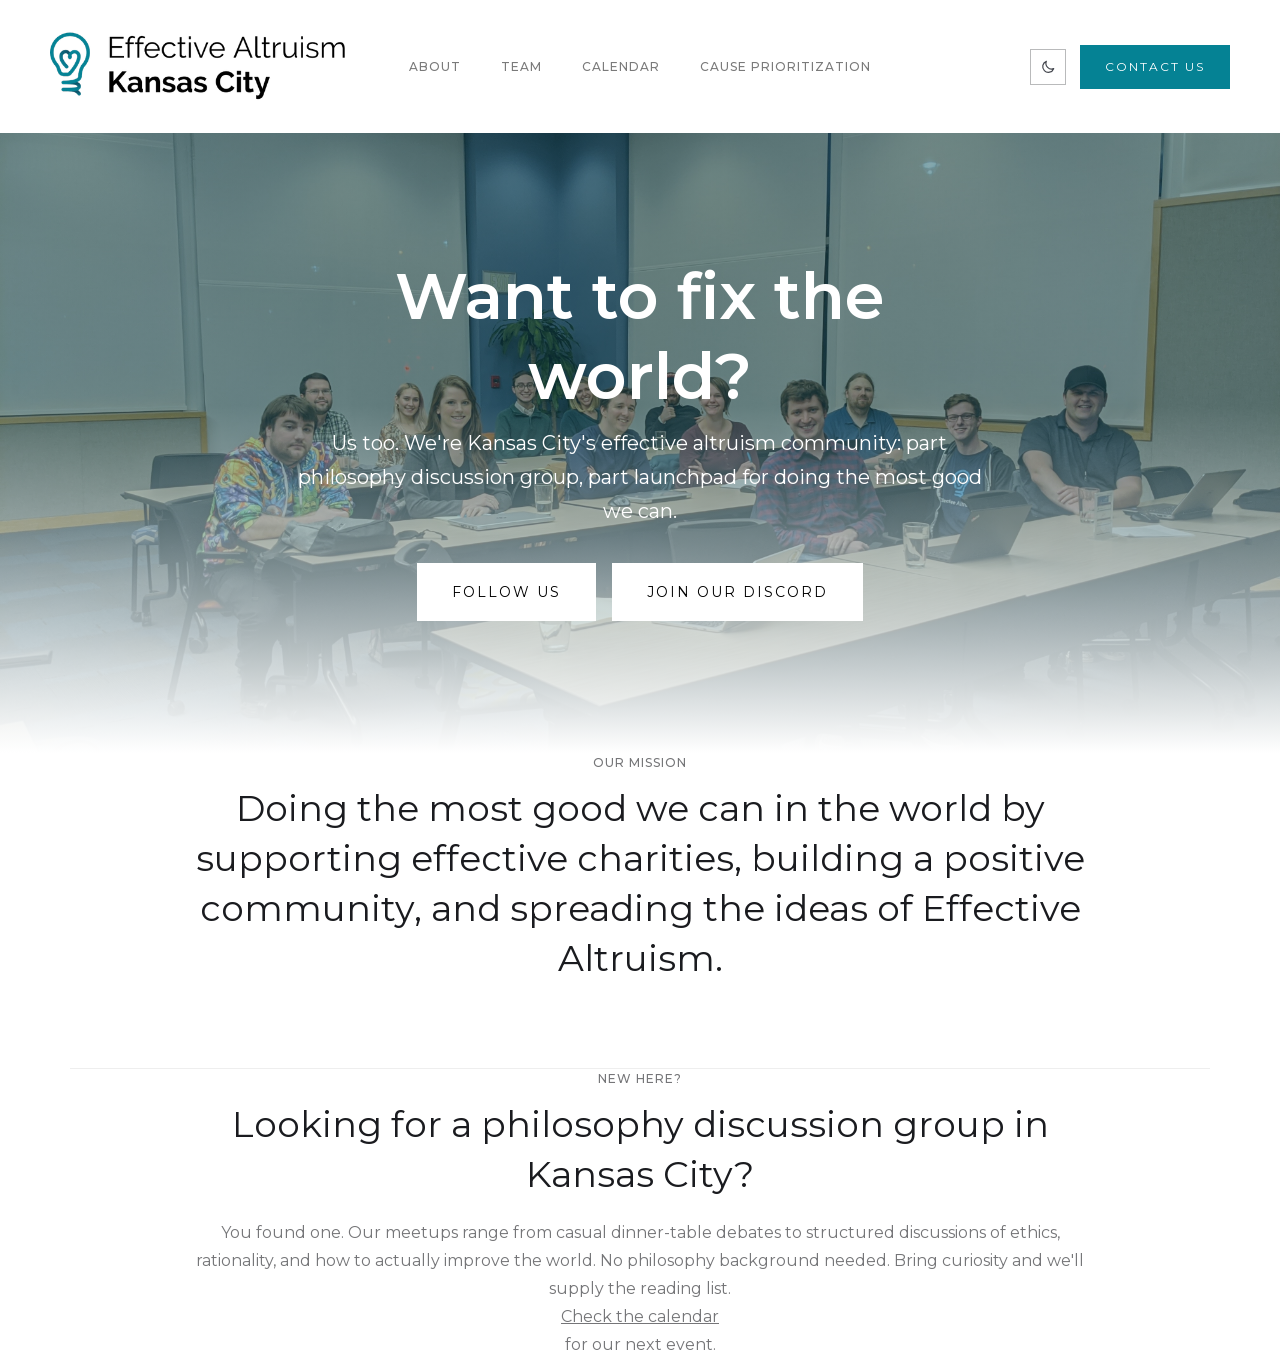
==== index.html @ 06daa041 "Fix the phone nav overlap and tighten mobile spacing" ====
<!DOCTYPE html>
<!--  This site was created in Webflow. http://www.webflow.com  -->
<!--  Last Published: Wed Jul 08 2020 00:49:56 GMT+0000 (Coordinated Universal Time)  -->
<html data-wf-page="5efc24c0192ece7bf5b086d4" data-wf-site="5efc24bf9747b84440709797">
<head>
  <meta charset="utf-8">
  <title>Effective Altruism Kansas City | Philosophy Discussion Group</title>
  <meta content="Effective Altruism Kansas City (EA KC) is a philosophy and ethics discussion group in the KC metro. Join us to talk big ideas and do the most good we can." name="description">
  <meta content="Effective Altruism Kansas City | Philosophy Discussion Group" property="og:title">
  <meta content="Effective Altruism Kansas City (EA KC) is a philosophy and ethics discussion group in the KC metro. Join us to talk big ideas and do the most good we can." property="og:description">
  <meta content="https://www.eakansascity.org/images/eakc_group.jpg" property="og:image">
  <meta content="Effective Altruism Kansas City | Philosophy Discussion Group" property="twitter:title">
  <meta content="Effective Altruism Kansas City (EA KC) is a philosophy and ethics discussion group in the KC metro. Join us to talk big ideas and do the most good we can." property="twitter:description">
  <meta content="https://www.eakansascity.org/images/eakc_group.jpg" property="twitter:image">
  <meta property="og:type" content="website">
  <meta content="summary_large_image" name="twitter:card">
  <meta content="width=device-width, initial-scale=1" name="viewport">
  <meta content="Webflow" name="generator">
  <link href="css/normalize.css" rel="stylesheet" type="text/css">
  <link href="css/webflow.css" rel="stylesheet" type="text/css">
  <link href="css/effective-altruism-kansas-city.webflow.css" rel="stylesheet" type="text/css">
  <link href="css/fonts.css" rel="stylesheet" type="text/css">
  <meta name="theme-color" id="meta-theme" content="#ffffff">
  <link href="css/theme.css?v=3" rel="stylesheet" type="text/css">
  <script type="text/javascript">(function(){var t=null;try{t=localStorage.getItem('eakc-theme')}catch(e){}if(t!=='dark'&&t!=='light')t=matchMedia('(prefers-color-scheme: dark)').matches?'dark':'light';document.documentElement.setAttribute('data-theme',t)})();</script>
  <script type="text/javascript">!function(o,c){var n=c.documentElement,t=" w-mod-";n.className+=t+"js",("ontouchstart"in o||o.DocumentTouch&&c instanceof DocumentTouch)&&(n.className+=t+"touch")}(window,document);</script>
  <link href="https://www.eakansascity.org/" rel="canonical">
  <meta content="https://www.eakansascity.org/" property="og:url">
  <meta content="Effective Altruism Kansas City" property="og:site_name">
  <script type="application/ld+json">
  {
    "@context": "https://schema.org",
    "@type": "Organization",
    "name": "Effective Altruism Kansas City",
    "alternateName": "EA KC",
    "url": "https://www.eakansascity.org/",
    "logo": "https://www.eakansascity.org/images/eakclogosmall.png",
    "image": "https://www.eakansascity.org/images/eakc_group.jpg",
    "email": "info@eakansascity.org",
    "description": "A philosophy and ethics discussion group in Kansas City focused on effective altruism: using evidence and careful reasoning to do the most good.",
    "areaServed": {
      "@type": "City",
      "name": "Kansas City",
      "containedInPlace": { "@type": "State", "name": "Missouri" }
    },
    "sameAs": [
      "https://luma.com/kansascityeffectivealtruism",
      "https://discord.gg/HRSdffJ"
    ]
  }
  </script>
  <link href="images/favicon.ico" rel="shortcut icon" type="image/x-icon">
  <link href="images/webclip.png" rel="apple-touch-icon">
</head>
<body>
  <div data-collapse="medium" data-animation="default" data-duration="400" role="banner" class="navigation w-nav">
    <div class="navigation-wrap"><a aria-current='page' class='logo-link w-nav-brand w--current' href='index.html'><img src="images/eakclogosmall.png" width="300" srcset="images/eakclogosmall-p-500.png 500w, images/eakclogosmall-p-800.png 800w, images/eakclogosmall-p-1080.png 1080w, images/eakclogosmall-p-1600.png 1600w, images/eakclogosmall.png 1843w" sizes="(max-width: 479px) 205px, (max-width: 991px) 240px, 300px" alt="Effective Altruism Kansas City logo" class="logo-image"></a>
      <div class="menu">
        <nav role="navigation" class="navigation-items w-nav-menu"><a href="about.html" class="navigation-item w-nav-link">About</a><a href="team.html" class="navigation-item w-nav-link">team</a><a href="calendar.html" class="navigation-item w-nav-link">Calendar</a><a href="cause-prioritization.html" class="navigation-item w-nav-link">Cause Prioritization</a></nav>
        <div class="menu-button w-nav-button"><img src="images/menu-icon_1menu-icon.png" width="22" alt="" class="menu-icon"></div>
      </div>
      <div class="nav-actions">
        <button class="theme-toggle" id="theme-toggle" aria-label="Toggle dark mode">
          <svg class="icon-moon" width="16" height="16" viewBox="0 0 24 24" fill="none" aria-hidden="true"><path d="M20.5 14.5A8.5 8.5 0 0 1 9.5 3.5a8.5 8.5 0 1 0 11 11Z" stroke="currentColor" stroke-width="1.8" stroke-linejoin="round"/></svg>
          <svg class="icon-sun" width="16" height="16" viewBox="0 0 24 24" fill="none" aria-hidden="true"><circle cx="12" cy="12" r="4.4" stroke="currentColor" stroke-width="1.8"/><path d="M12 2.5v2.4M12 19.1v2.4M2.5 12h2.4M19.1 12h2.4M5.3 5.3l1.7 1.7M17 17l1.7 1.7M18.7 5.3 17 7M7 17l-1.7 1.7" stroke="currentColor" stroke-width="1.8" stroke-linecap="round"/></svg>
        </button>
        <a href="mailto:info@eakansascity.org?subject=You&#x27;ve%20got%20mail!" class="button cc-contact-us w-inline-block">
          <div>Contact US</div>
        </a>
      </div>
    </div>
  </div>
  <div class="section cc-store-home-wrap">
    <div class="intro-header">
      <div class="gradient-bg">
        <div class="intro-content cc-homepage">
          <div class="intro-text">
            <h1 class="heading-jumbo">Want to fix the world?</h1>
            <div class="paragraph-bigger cc-bigger-white-light">Us too. We&#x27;re Kansas City&#x27;s effective altruism community: part philosophy discussion group, part launchpad for doing the most good we can.<br></div>
          </div>
          <div class="hero-buttons">
            <a href="https://luma.com/kansascityeffectivealtruism" target="_blank" class="button cc-jumbo-button cc-jumbo-white w-inline-block">
              <div>Follow us</div>
            </a>
            <a href="https://discord.gg/HRSdffJ" target="_blank" class="button cc-jumbo-button cc-jumbo-white w-inline-block">
              <div>Join our Discord</div>
            </a>
          </div>
        </div>
      </div>
    </div>
    <div id="homepage-content" class="container">
      <div class="motto-wrap">
        <div class="label cc-light">OUR MISSION</div>
        <div class="heading-jumbo-small">Doing the most good we can in the world by supporting effective charities, building a positive community, and spreading the ideas of Effective Altruism.<br></div>
      </div>
      <div class="divider"></div>
      <div class="motto-wrap">
        <div class="label cc-light">New here?</div>
        <h2 class="section-heading">Looking for a philosophy discussion group in Kansas City?</h2>
        <p class="paragraph-light" style="margin-top: 16px;">You found one. Our meetups range from casual dinner-table debates to structured discussions of ethics, rationality, and how to actually improve the world. No philosophy background needed. Bring curiosity and we&#x27;ll supply the reading list. <a href="calendar.html">Check the calendar</a> for our next event.</p>
      </div>
    </div>
  </div>
  <script src="js/jquery-3.4.1.min.js" type="text/javascript" integrity="sha256-CSXorXvZcTkaix6Yvo6HppcZGetbYMGWSFlBw8HfCJo="></script>
  <script src="js/webflow.js" type="text/javascript"></script>
  <script src="js/theme.js" type="text/javascript"></script>
</body>
</html>
---- css/webflow.css ----
@font-face {
  font-family: 'webflow-icons';
  src: url("[data-uri]") format('truetype');
  font-weight: normal;
  font-style: normal;
}
[class^="w-icon-"],
[class*=" w-icon-"] {
  /* use !important to prevent issues with browser extensions that change fonts */
  font-family: 'webflow-icons' !important;
  speak: none;
  font-style: normal;
  font-weight: normal;
  font-variant: normal;
  text-transform: none;
  line-height: 1;
  /* Better Font Rendering =========== */
  -webkit-font-smoothing: antialiased;
  -moz-osx-font-smoothing: grayscale;
}
.w-icon-slider-right:before {
  content: "\e600";
}
.w-icon-slider-left:before {
  content: "\e601";
}
.w-icon-nav-menu:before {
  content: "\e602";
}
.w-icon-arrow-down:before,
.w-icon-dropdown-toggle:before {
  content: "\e603";
}
.w-icon-file-upload-remove:before {
  content: "\e900";
}
.w-icon-file-upload-icon:before {
  content: "\e903";
}
* {
  -webkit-box-sizing: border-box;
  -moz-box-sizing: border-box;
  box-sizing: border-box;
}
html {
  height: 100%;
}
body {
  margin: 0;
  min-height: 100%;
  background-color: #fff;
  font-family: Arial, sans-serif;
  font-size: 14px;
  line-height: 20px;
  color: #333;
}
img {
  max-width: 100%;
  vertical-align: middle;
  display: inline-block;
}
html.w-mod-touch * {
  background-attachment: scroll !important;
}
.w-block {
  display: block;
}
.w-inline-block {
  max-width: 100%;
  display: inline-block;
}
.w-clearfix:before,
.w-clearfix:after {
  content: " ";
  display: table;
  grid-column-start: 1;
  grid-row-start: 1;
  grid-column-end: 2;
  grid-row-end: 2;
}
.w-clearfix:after {
  clear: both;
}
.w-hidden {
  display: none;
}
.w-button {
  display: inline-block;
  padding: 9px 15px;
  background-color: #3898EC;
  color: white;
  border: 0;
  line-height: inherit;
  text-decoration: none;
  cursor: pointer;
  border-radius: 0;
}
input.w-button {
  -webkit-appearance: button;
}
html[data-w-dynpage] [data-w-cloak] {
  color: transparent !important;
}
.w-webflow-badge,
.w-webflow-badge * {
  position: static;
  left: auto;
  top: auto;
  right: auto;
  bottom: auto;
  z-index: auto;
  display: block;
  visibility: visible;
  overflow: visible;
  overflow-x: visible;
  overflow-y: visible;
  box-sizing: border-box;
  width: auto;
  height: auto;
  max-height: none;
  max-width: none;
  min-height: 0;
  min-width: 0;
  margin: 0;
  padding: 0;
  float: none;
  clear: none;
  border: 0 none transparent;
  border-radius: 0;
  background: none;
  background-image: none;
  background-position: 0% 0%;
  background-size: auto auto;
  background-repeat: repeat;
  background-origin: padding-box;
  background-clip: border-box;
  background-attachment: scroll;
  background-color: transparent;
  box-shadow: none;
  opacity: 1.0;
  transform: none;
  transition: none;
  direction: ltr;
  font-family: inherit;
  font-weight: inherit;
  color: inherit;
  font-size: inherit;
  line-height: inherit;
  font-style: inherit;
  font-variant: inherit;
  text-align: inherit;
  letter-spacing: inherit;
  text-decoration: inherit;
  text-indent: 0;
  text-transform: inherit;
  list-style-type: disc;
  text-shadow: none;
  font-smoothing: auto;
  vertical-align: baseline;
  cursor: inherit;
  white-space: inherit;
  word-break: normal;
  word-spacing: normal;
  word-wrap: normal;
}
.w-webflow-badge {
  position: fixed !important;
  display: inline-block !important;
  visibility: visible !important;
  opacity: 1 !important;
  z-index: 2147483647 !important;
  top: auto !important;
  right: 12px !important;
  bottom: 12px !important;
  left: auto !important;
  color: #AAADB0 !important;
  background-color: #fff !important;
  border-radius: 3px !important;
  padding: 6px 8px 6px 6px !important;
  font-size: 12px !important;
  opacity: 1.0 !important;
  line-height: 14px !important;
  text-decoration: none !important;
  transform: none !important;
  margin: 0 !important;
  width: auto !important;
  height: auto !important;
  overflow: visible !important;
  white-space: nowrap;
  box-shadow: 0 0 0 1px rgba(0, 0, 0, 0.1), 0px 1px 3px rgba(0, 0, 0, 0.1);
  cursor: pointer;
}
.w-webflow-badge > img {
  display: inline-block !important;
  visibility: visible !important;
  opacity: 1 !important;
  vertical-align: middle !important;
}
h1,
h2,
h3,
h4,
h5,
h6 {
  font-weight: bold;
  margin-bottom: 10px;
}
h1 {
  font-size: 38px;
  line-height: 44px;
  margin-top: 20px;
}
h2 {
  font-size: 32px;
  line-height: 36px;
  margin-top: 20px;
}
h3 {
  font-size: 24px;
  line-height: 30px;
  margin-top: 20px;
}
h4 {
  font-size: 18px;
  line-height: 24px;
  margin-top: 10px;
}
h5 {
  font-size: 14px;
  line-height: 20px;
  margin-top: 10px;
}
h6 {
  font-size: 12px;
  line-height: 18px;
  margin-top: 10px;
}
p {
  margin-top: 0;
  margin-bottom: 10px;
}
blockquote {
  margin: 0 0 10px 0;
  padding: 10px 20px;
  border-left: 5px solid #E2E2E2;
  font-size: 18px;
  line-height: 22px;
}
figure {
  margin: 0;
  margin-bottom: 10px;
}
figcaption {
  margin-top: 5px;
  text-align: center;
}
ul,
ol {
  margin-top: 0px;
  margin-bottom: 10px;
  padding-left: 40px;
}
.w-list-unstyled {
  padding-left: 0;
  list-style: none;
}
.w-embed:before,
.w-embed:after {
  content: " ";
  display: table;
  grid-column-start: 1;
  grid-row-start: 1;
  grid-column-end: 2;
  grid-row-end: 2;
}
.w-embed:after {
  clear: both;
}
.w-video {
  width: 100%;
  position: relative;
  padding: 0;
}
.w-video iframe,
.w-video object,
.w-video embed {
  position: absolute;
  top: 0;
  left: 0;
  width: 100%;
  height: 100%;
}
fieldset {
  padding: 0;
  margin: 0;
  border: 0;
}
button,
html input[type="button"],
input[type="reset"] {
  border: 0;
  cursor: pointer;
  -webkit-appearance: button;
}
.w-form {
  margin: 0 0 15px;
}
.w-form-done {
  display: none;
  padding: 20px;
  text-align: center;
  background-color: #dddddd;
}
.w-form-fail {
  display: none;
  margin-top: 10px;
  padding: 10px;
  background-color: #ffdede;
}
label {
  display: block;
  margin-bottom: 5px;
  font-weight: bold;
}
.w-input,
.w-select {
  display: block;
  width: 100%;
  height: 38px;
  padding: 8px 12px;
  margin-bottom: 10px;
  font-size: 14px;
  line-height: 1.428571429;
  color: #333333;
  vertical-align: middle;
  background-color: #ffffff;
  border: 1px solid #cccccc;
}
.w-input:-moz-placeholder,
.w-select:-moz-placeholder {
  color: #999;
}
.w-input::-moz-placeholder,
.w-select::-moz-placeholder {
  color: #999;
  opacity: 1;
}
.w-input:-ms-input-placeholder,
.w-select:-ms-input-placeholder {
  color: #999;
}
.w-input::-webkit-input-placeholder,
.w-select::-webkit-input-placeholder {
  color: #999;
}
.w-input:focus,
.w-select:focus {
  border-color: #3898EC;
  outline: 0;
}
.w-input[disabled],
.w-select[disabled],
.w-input[readonly],
.w-select[readonly],
fieldset[disabled] .w-input,
fieldset[disabled] .w-select {
  cursor: not-allowed;
  background-color: #eeeeee;
}
textarea.w-input,
textarea.w-select {
  height: auto;
}
.w-select {
  background-color: #f3f3f3;
}
.w-select[multiple] {
  height: auto;
}
.w-form-label {
  display: inline-block;
  cursor: pointer;
  font-weight: normal;
  margin-bottom: 0px;
}
.w-radio {
  display: block;
  margin-bottom: 5px;
  padding-left: 20px;
}
.w-radio:before,
.w-radio:after {
  content: " ";
  display: table;
  grid-column-start: 1;
  grid-row-start: 1;
  grid-column-end: 2;
  grid-row-end: 2;
}
.w-radio:after {
  clear: both;
}
.w-radio-input {
  margin: 4px 0 0;
  margin-top: 1px \9;
  line-height: normal;
  float: left;
  margin-left: -20px;
}
.w-radio-input {
  margin-top: 3px;
}
.w-file-upload {
  display: block;
  margin-bottom: 10px;
}
.w-file-upload-input {
  width: 0.1px;
  height: 0.1px;
  opacity: 0;
  overflow: hidden;
  position: absolute;
  z-index: -100;
}
.w-file-upload-default,
.w-file-upload-uploading,
.w-file-upload-success {
  display: inline-block;
  color: #333333;
}
.w-file-upload-error {
  display: block;
  margin-top: 10px;
}
.w-file-upload-default.w-hidden,
.w-file-upload-uploading.w-hidden,
.w-file-upload-error.w-hidden,
.w-file-upload-success.w-hidden {
  display: none;
}
.w-file-upload-uploading-btn {
  display: flex;
  font-size: 14px;
  font-weight: normal;
  cursor: pointer;
  margin: 0;
  padding: 8px 12px;
  border: 1px solid #cccccc;
  background-color: #fafafa;
}
.w-file-upload-file {
  display: flex;
  flex-grow: 1;
  justify-content: space-between;
  margin: 0;
  padding: 8px 9px 8px 11px;
  border: 1px solid #cccccc;
  background-color: #fafafa;
}
.w-file-upload-file-name {
  font-size: 14px;
  font-weight: normal;
  display: block;
}
.w-file-remove-link {
  margin-top: 3px;
  margin-left: 10px;
  width: auto;
  height: auto;
  padding: 3px;
  display: block;
  cursor: pointer;
}
.w-icon-file-upload-remove {
  margin: auto;
  font-size: 10px;
}
.w-file-upload-error-msg {
  display: inline-block;
  color: #ea384c;
  padding: 2px 0;
}
.w-file-upload-info {
  display: inline-block;
  line-height: 38px;
  padding: 0 12px;
}
.w-file-upload-label {
  display: inline-block;
  font-size: 14px;
  font-weight: normal;
  cursor: pointer;
  margin: 0;
  padding: 8px 12px;
  border: 1px solid #cccccc;
  background-color: #fafafa;
}
.w-icon-file-upload-icon,
.w-icon-file-upload-uploading {
  display: inline-block;
  margin-right: 8px;
  width: 20px;
}
.w-icon-file-upload-uploading {
  height: 20px;
}
.w-container {
  margin-left: auto;
  margin-right: auto;
  max-width: 940px;
}
.w-container:before,
.w-container:after {
  content: " ";
  display: table;
  grid-column-start: 1;
  grid-row-start: 1;
  grid-column-end: 2;
  grid-row-end: 2;
}
.w-container:after {
  clear: both;
}
.w-container .w-row {
  margin-left: -10px;
  margin-right: -10px;
}
.w-row:before,
.w-row:after {
  content: " ";
  display: table;
  grid-column-start: 1;
  grid-row-start: 1;
  grid-column-end: 2;
  grid-row-end: 2;
}
.w-row:after {
  clear: both;
}
.w-row .w-row {
  margin-left: 0;
  margin-right: 0;
}
.w-col {
  position: relative;
  float: left;
  width: 100%;
  min-height: 1px;
  padding-left: 10px;
  padding-right: 10px;
}
.w-col .w-col {
  padding-left: 0;
  padding-right: 0;
}
.w-col-1 {
  width: 8.33333333%;
}
.w-col-2 {
  width: 16.66666667%;
}
.w-col-3 {
  width: 25%;
}
.w-col-4 {
  width: 33.33333333%;
}
.w-col-5 {
  width: 41.66666667%;
}
.w-col-6 {
  width: 50%;
}
.w-col-7 {
  width: 58.33333333%;
}
.w-col-8 {
  width: 66.66666667%;
}
.w-col-9 {
  width: 75%;
}
.w-col-10 {
  width: 83.33333333%;
}
.w-col-11 {
  width: 91.66666667%;
}
.w-col-12 {
  width: 100%;
}
.w-hidden-main {
  display: none !important;
}
@media screen and (max-width: 991px) {
  .w-container {
    max-width: 728px;
  }
  .w-hidden-main {
    display: inherit !important;
  }
  .w-hidden-medium {
    display: none !important;
  }
  .w-col-medium-1 {
    width: 8.33333333%;
  }
  .w-col-medium-2 {
    width: 16.66666667%;
  }
  .w-col-medium-3 {
    width: 25%;
  }
  .w-col-medium-4 {
    width: 33.33333333%;
  }
  .w-col-medium-5 {
    width: 41.66666667%;
  }
  .w-col-medium-6 {
    width: 50%;
  }
  .w-col-medium-7 {
    width: 58.33333333%;
  }
  .w-col-medium-8 {
    width: 66.66666667%;
  }
  .w-col-medium-9 {
    width: 75%;
  }
  .w-col-medium-10 {
    width: 83.33333333%;
  }
  .w-col-medium-11 {
    width: 91.66666667%;
  }
  .w-col-medium-12 {
    width: 100%;
  }
  .w-col-stack {
    width: 100%;
    left: auto;
    right: auto;
  }
}
@media screen and (max-width: 767px) {
  .w-hidden-main {
    display: inherit !important;
  }
  .w-hidden-medium {
    display: inherit !important;
  }
  .w-hidden-small {
    display: none !important;
  }
  .w-row,
  .w-container .w-row {
    margin-left: 0;
    margin-right: 0;
  }
  .w-col {
    width: 100%;
    left: auto;
    right: auto;
  }
  .w-col-small-1 {
    width: 8.33333333%;
  }
  .w-col-small-2 {
    width: 16.66666667%;
  }
  .w-col-small-3 {
    width: 25%;
  }
  .w-col-small-4 {
    width: 33.33333333%;
  }
  .w-col-small-5 {
    width: 41.66666667%;
  }
  .w-col-small-6 {
    width: 50%;
  }
  .w-col-small-7 {
    width: 58.33333333%;
  }
  .w-col-small-8 {
    width: 66.66666667%;
  }
  .w-col-small-9 {
    width: 75%;
  }
  .w-col-small-10 {
    width: 83.33333333%;
  }
  .w-col-small-11 {
    width: 91.66666667%;
  }
  .w-col-small-12 {
    width: 100%;
  }
}
@media screen and (max-width: 479px) {
  .w-container {
    max-width: none;
  }
  .w-hidden-main {
    display: inherit !important;
  }
  .w-hidden-medium {
    display: inherit !important;
  }
  .w-hidden-small {
    display: inherit !important;
  }
  .w-hidden-tiny {
    display: none !important;
  }
  .w-col {
    width: 100%;
  }
  .w-col-tiny-1 {
    width: 8.33333333%;
  }
  .w-col-tiny-2 {
    width: 16.66666667%;
  }
  .w-col-tiny-3 {
    width: 25%;
  }
  .w-col-tiny-4 {
    width: 33.33333333%;
  }
  .w-col-tiny-5 {
    width: 41.66666667%;
  }
  .w-col-tiny-6 {
    width: 50%;
  }
  .w-col-tiny-7 {
    width: 58.33333333%;
  }
  .w-col-tiny-8 {
    width: 66.66666667%;
  }
  .w-col-tiny-9 {
    width: 75%;
  }
  .w-col-tiny-10 {
    width: 83.33333333%;
  }
  .w-col-tiny-11 {
    width: 91.66666667%;
  }
  .w-col-tiny-12 {
    width: 100%;
  }
}
.w-widget {
  position: relative;
}
.w-widget-map {
  width: 100%;
  height: 400px;
}
.w-widget-map label {
  width: auto;
  display: inline;
}
.w-widget-map img {
  max-width: inherit;
}
.w-widget-map .gm-style-iw {
  text-align: center;
}
.w-widget-map .gm-style-iw > button {
  display: none !important;
}
.w-widget-twitter {
  overflow: hidden;
}
.w-widget-twitter-count-shim {
  display: inline-block;
  vertical-align: top;
  position: relative;
  width: 28px;
  height: 20px;
  text-align: center;
  background: white;
  border: #758696 solid 1px;
  border-radius: 3px;
}
.w-widget-twitter-count-shim * {
  pointer-events: none;
  -webkit-user-select: none;
  -moz-user-select: none;
  -ms-user-select: none;
  user-select: none;
}
.w-widget-twitter-count-shim .w-widget-twitter-count-inner {
  position: relative;
  font-size: 15px;
  line-height: 12px;
  text-align: center;
  color: #999;
  font-family: serif;
}
.w-widget-twitter-count-shim .w-widget-twitter-count-clear {
  position: relative;
  display: block;
}
.w-widget-twitter-count-shim.w--large {
  width: 36px;
  height: 28px;
}
.w-widget-twitter-count-shim.w--large .w-widget-twitter-count-inner {
  font-size: 18px;
  line-height: 18px;
}
.w-widget-twitter-count-shim:not(.w--vertical) {
  margin-left: 5px;
  margin-right: 8px;
}
.w-widget-twitter-count-shim:not(.w--vertical).w--large {
  margin-left: 6px;
}
.w-widget-twitter-count-shim:not(.w--vertical):before,
.w-widget-twitter-count-shim:not(.w--vertical):after {
  top: 50%;
  left: 0;
  border: solid transparent;
  content: " ";
  height: 0;
  width: 0;
  position: absolute;
  pointer-events: none;
}
.w-widget-twitter-count-shim:not(.w--vertical):before {
  border-color: rgba(117, 134, 150, 0);
  border-right-color: #5d6c7b;
  border-width: 4px;
  margin-left: -9px;
  margin-top: -4px;
}
.w-widget-twitter-count-shim:not(.w--vertical).w--large:before {
  border-width: 5px;
  margin-left: -10px;
  margin-top: -5px;
}
.w-widget-twitter-count-shim:not(.w--vertical):after {
  border-color: rgba(255, 255, 255, 0);
  border-right-color: white;
  border-width: 4px;
  margin-left: -8px;
  margin-top: -4px;
}
.w-widget-twitter-count-shim:not(.w--vertical).w--large:after {
  border-width: 5px;
  margin-left: -9px;
  margin-top: -5px;
}
.w-widget-twitter-count-shim.w--vertical {
  width: 61px;
  height: 33px;
  margin-bottom: 8px;
}
.w-widget-twitter-count-shim.w--vertical:before,
.w-widget-twitter-count-shim.w--vertical:after {
  top: 100%;
  left: 50%;
  border: solid transparent;
  content: " ";
  height: 0;
  width: 0;
  position: absolute;
  pointer-events: none;
}
.w-widget-twitter-count-shim.w--vertical:before {
  border-color: rgba(117, 134, 150, 0);
  border-top-color: #5d6c7b;
  border-width: 5px;
  margin-left: -5px;
}
.w-widget-twitter-count-shim.w--vertical:after {
  border-color: rgba(255, 255, 255, 0);
  border-top-color: white;
  border-width: 4px;
  margin-left: -4px;
}
.w-widget-twitter-count-shim.w--vertical .w-widget-twitter-count-inner {
  font-size: 18px;
  line-height: 22px;
}
.w-widget-twitter-count-shim.w--vertical.w--large {
  width: 76px;
}
.w-widget-gplus {
  overflow: hidden;
}
.w-background-video {
  position: relative;
  overflow: hidden;
  height: 500px;
  color: white;
}
.w-background-video > video {
  background-size: cover;
  background-position: 50% 50%;
  position: absolute;
  margin: auto;
  width: 100%;
  height: 100%;
  right: -100%;
  bottom: -100%;
  top: -100%;
  left: -100%;
  object-fit: cover;
  z-index: -100;
}
.w-background-video > video::-webkit-media-controls-start-playback-button {
  display: none !important;
  -webkit-appearance: none;
}
.w-slider {
  position: relative;
  height: 300px;
  text-align: center;
  background: #dddddd;
  clear: both;
  -webkit-tap-highlight-color: rgba(0, 0, 0, 0);
  tap-highlight-color: rgba(0, 0, 0, 0);
}
.w-slider-mask {
  position: relative;
  display: block;
  overflow: hidden;
  z-index: 1;
  left: 0;
  right: 0;
  height: 100%;
  white-space: nowrap;
}
.w-slide {
  position: relative;
  display: inline-block;
  vertical-align: top;
  width: 100%;
  height: 100%;
  white-space: normal;
  text-align: left;
}
.w-slider-nav {
  position: absolute;
  z-index: 2;
  top: auto;
  right: 0;
  bottom: 0;
  left: 0;
  margin: auto;
  padding-top: 10px;
  height: 40px;
  text-align: center;
  -webkit-tap-highlight-color: rgba(0, 0, 0, 0);
  tap-highlight-color: rgba(0, 0, 0, 0);
}
.w-slider-nav.w-round > div {
  border-radius: 100%;
}
.w-slider-nav.w-num > div {
  width: auto;
  height: auto;
  padding: 0.2em 0.5em;
  font-size: inherit;
  line-height: inherit;
}
.w-slider-nav.w-shadow > div {
  box-shadow: 0 0 3px rgba(51, 51, 51, 0.4);
}
.w-slider-nav-invert {
  color: #fff;
}
.w-slider-nav-invert > div {
  background-color: rgba(34, 34, 34, 0.4);
}
.w-slider-nav-invert > div.w-active {
  background-color: #222;
}
.w-slider-dot {
  position: relative;
  display: inline-block;
  width: 1em;
  height: 1em;
  background-color: rgba(255, 255, 255, 0.4);
  cursor: pointer;
  margin: 0 3px 0.5em;
  transition: background-color 100ms, color 100ms;
}
.w-slider-dot.w-active {
  background-color: #fff;
}
.w-slider-arrow-left,
.w-slider-arrow-right {
  position: absolute;
  width: 80px;
  top: 0;
  right: 0;
  bottom: 0;
  left: 0;
  margin: auto;
  cursor: pointer;
  overflow: hidden;
  color: white;
  font-size: 40px;
  -webkit-tap-highlight-color: rgba(0, 0, 0, 0);
  tap-highlight-color: rgba(0, 0, 0, 0);
  -webkit-user-select: none;
  -moz-user-select: none;
  -ms-user-select: none;
  user-select: none;
}
.w-slider-arrow-left [class^="w-icon-"],
.w-slider-arrow-right [class^="w-icon-"],
.w-slider-arrow-left [class*=" w-icon-"],
.w-slider-arrow-right [class*=" w-icon-"] {
  position: absolute;
}
.w-slider-arrow-left {
  z-index: 3;
  right: auto;
}
.w-slider-arrow-right {
  z-index: 4;
  left: auto;
}
.w-icon-slider-left,
.w-icon-slider-right {
  top: 0;
  right: 0;
  bottom: 0;
  left: 0;
  margin: auto;
  width: 1em;
  height: 1em;
}
.w-dropdown {
  display: inline-block;
  position: relative;
  text-align: left;
  margin-left: auto;
  margin-right: auto;
  z-index: 900;
}
.w-dropdown-btn,
.w-dropdown-toggle,
.w-dropdown-link {
  position: relative;
  vertical-align: top;
  text-decoration: none;
  color: #222222;
  padding: 20px;
  text-align: left;
  margin-left: auto;
  margin-right: auto;
  white-space: nowrap;
}
.w-dropdown-toggle {
  -webkit-user-select: none;
  -moz-user-select: none;
  -ms-user-select: none;
  user-select: none;
  display: inline-block;
  cursor: pointer;
  padding-right: 40px;
}
.w-icon-dropdown-toggle {
  position: absolute;
  top: 0;
  right: 0;
  bottom: 0;
  margin: auto;
  margin-right: 20px;
  width: 1em;
  height: 1em;
}
.w-dropdown-list {
  position: absolute;
  background: #dddddd;
  display: none;
  min-width: 100%;
}
.w-dropdown-list.w--open {
  display: block;
}
.w-dropdown-link {
  padding: 10px 20px;
  display: block;
  color: #222222;
}
.w-dropdown-link.w--current {
  color: #0082f3;
}
@media screen and (max-width: 767px) {
  .w-nav-brand {
    padding-left: 10px;
  }
}
/**
 * ## Note
 * Safari (on both iOS and OS X) does not handle viewport units (vh, vw) well.
 * For example percentage units do not work on descendants of elements that
 * have any dimensions expressed in viewport units. It also doesn’t handle them at
 * all in `calc()`.
 */
/**
 * Wrapper around all lightbox elements
 *
 * 1. Since the lightbox can receive focus, IE also gives it an outline.
 * 2. Fixes flickering on Chrome when a transition is in progress
 *    underneath the lightbox.
 */
.w-lightbox-backdrop {
  color: #000;
  cursor: auto;
  font-family: serif;
  font-size: medium;
  font-style: normal;
  font-variant: normal;
  font-weight: normal;
  letter-spacing: normal;
  line-height: normal;
  list-style: disc;
  text-align: start;
  text-indent: 0;
  text-shadow: none;
  text-transform: none;
  visibility: visible;
  white-space: normal;
  word-break: normal;
  word-spacing: normal;
  word-wrap: normal;
  position: fixed;
  top: 0;
  right: 0;
  bottom: 0;
  left: 0;
  color: #fff;
  font-family: "Helvetica Neue", Helvetica, Ubuntu, "Segoe UI", Verdana, sans-serif;
  font-size: 17px;
  line-height: 1.2;
  font-weight: 300;
  text-align: center;
  background: rgba(0, 0, 0, 0.9);
  z-index: 2000;
  outline: 0;
  /* 1 */
  opacity: 0;
  -webkit-user-select: none;
  -moz-user-select: none;
  -ms-user-select: none;
  -webkit-tap-highlight-color: transparent;
  -webkit-transform: translate(0, 0);
  /* 2 */
}
/**
 * Neat trick to bind the rubberband effect to our canvas instead of the whole
 * document on iOS. It also prevents a bug that causes the document underneath to scroll.
 */
.w-lightbox-backdrop,
.w-lightbox-container {
  height: 100%;
  overflow: auto;
  -webkit-overflow-scrolling: touch;
}
.w-lightbox-content {
  position: relative;
  height: 100vh;
  overflow: hidden;
}
.w-lightbox-view {
  position: absolute;
  width: 100vw;
  height: 100vh;
  opacity: 0;
}
.w-lightbox-view:before {
  content: "";
  height: 100vh;
}
/* .w-lightbox-content */
.w-lightbox-group,
.w-lightbox-group .w-lightbox-view,
.w-lightbox-group .w-lightbox-view:before {
  height: 86vh;
}
.w-lightbox-frame,
.w-lightbox-view:before {
  display: inline-block;
  vertical-align: middle;
}
/*
 * 1. Remove default margin set by user-agent on the <figure> element.
 */
.w-lightbox-figure {
  position: relative;
  margin: 0;
  /* 1 */
}
.w-lightbox-group .w-lightbox-figure {
  cursor: pointer;
}
/**
 * IE adds image dimensions as width and height attributes on the IMG tag,
 * but we need both width and height to be set to auto to enable scaling.
 */
.w-lightbox-img {
  width: auto;
  height: auto;
  max-width: none;
}
/**
 * 1. Reset if style is set by user on "All Images"
 */
.w-lightbox-image {
  display: block;
  float: none;
  /* 1 */
  max-width: 100vw;
  max-height: 100vh;
}
.w-lightbox-group .w-lightbox-image {
  max-height: 86vh;
}
.w-lightbox-caption {
  position: absolute;
  right: 0;
  bottom: 0;
  left: 0;
  padding: .5em 1em;
  background: rgba(0, 0, 0, 0.4);
  text-align: left;
  text-overflow: ellipsis;
  white-space: nowrap;
  overflow: hidden;
}
.w-lightbox-embed {
  position: absolute;
  top: 0;
  right: 0;
  bottom: 0;
  left: 0;
  width: 100%;
  height: 100%;
}
.w-lightbox-control {
  position: absolute;
  top: 0;
  width: 4em;
  background-size: 24px;
  background-repeat: no-repeat;
  background-position: center;
  cursor: pointer;
  -webkit-transition: all .3s;
  transition: all .3s;
}
.w-lightbox-left {
  display: none;
  bottom: 0;
  left: 0;
  /* <svg xmlns="http://www.w3.org/2000/svg" viewBox="-20 0 24 40" width="24" height="40"><g transform="rotate(45)"><path d="m0 0h5v23h23v5h-28z" opacity=".4"/><path d="m1 1h3v23h23v3h-26z" fill="#fff"/></g></svg> */
  background-image: url("[data-uri]");
}
.w-lightbox-right {
  display: none;
  right: 0;
  bottom: 0;
  /* <svg xmlns="http://www.w3.org/2000/svg" viewBox="-4 0 24 40" width="24" height="40"><g transform="rotate(45)"><path d="m0-0h28v28h-5v-23h-23z" opacity=".4"/><path d="m1 1h26v26h-3v-23h-23z" fill="#fff"/></g></svg> */
  background-image: url("[data-uri]");
}
/*
 * Without specifying the with and height inside the SVG, all versions of IE render the icon too small.
 * The bug does not seem to manifest itself if the elements are tall enough such as the above arrows.
 * (http://stackoverflow.com/questions/16092114/background-size-differs-in-internet-explorer)
 */
.w-lightbox-close {
  right: 0;
  height: 2.6em;
  /* <svg xmlns="http://www.w3.org/2000/svg" viewBox="-4 0 18 17" width="18" height="17"><g transform="rotate(45)"><path d="m0 0h7v-7h5v7h7v5h-7v7h-5v-7h-7z" opacity=".4"/><path d="m1 1h7v-7h3v7h7v3h-7v7h-3v-7h-7z" fill="#fff"/></g></svg> */
  background-image: url("[data-uri]");
  background-size: 18px;
}
/**
 * 1. All IE versions add extra space at the bottom without this.
 */
.w-lightbox-strip {
  position: absolute;
  bottom: 0;
  left: 0;
  right: 0;
  padding: 0 1vh;
  line-height: 0;
  /* 1 */
  white-space: nowrap;
  overflow-x: auto;
  overflow-y: hidden;
}
/*
 * 1. We use content-box to avoid having to do `width: calc(10vh + 2vw)`
 *    which doesn’t work in Safari anyway.
 * 2. Chrome renders images pixelated when switching to GPU. Making sure
 *    the parent is also rendered on the GPU (by setting translate3d for
 *    example) fixes this behavior.
 */
.w-lightbox-item {
  display: inline-block;
  width: 10vh;
  padding: 2vh 1vh;
  box-sizing: content-box;
  /* 1 */
  cursor: pointer;
  -webkit-transform: translate3d(0, 0, 0);
  /* 2 */
}
.w-lightbox-active {
  opacity: .3;
}
.w-lightbox-thumbnail {
  position: relative;
  height: 10vh;
  background: #222;
  overflow: hidden;
}
.w-lightbox-thumbnail-image {
  position: absolute;
  top: 0;
  left: 0;
}
.w-lightbox-thumbnail .w-lightbox-tall {
  top: 50%;
  width: 100%;
  -webkit-transform: translate(0, -50%);
  -ms-transform: translate(0, -50%);
  transform: translate(0, -50%);
}
.w-lightbox-thumbnail .w-lightbox-wide {
  left: 50%;
  height: 100%;
  -webkit-transform: translate(-50%, 0);
  -ms-transform: translate(-50%, 0);
  transform: translate(-50%, 0);
}
/*
 * Spinner
 *
 * Absolute pixel values are used to avoid rounding errors that would cause
 * the white spinning element to be misaligned with the track.
 */
.w-lightbox-spinner {
  position: absolute;
  top: 50%;
  left: 50%;
  box-sizing: border-box;
  width: 40px;
  height: 40px;
  margin-top: -20px;
  margin-left: -20px;
  border: 5px solid rgba(0, 0, 0, 0.4);
  border-radius: 50%;
  -webkit-animation: spin .8s infinite linear;
  animation: spin .8s infinite linear;
}
.w-lightbox-spinner:after {
  content: "";
  position: absolute;
  top: -4px;
  right: -4px;
  bottom: -4px;
  left: -4px;
  border: 3px solid transparent;
  border-bottom-color: #fff;
  border-radius: 50%;
}
/*
 * Utility classes
 */
.w-lightbox-hide {
  display: none;
}
.w-lightbox-noscroll {
  overflow: hidden;
}
@media (min-width: 768px) {
  .w-lightbox-content {
    height: 96vh;
    margin-top: 2vh;
  }
  .w-lightbox-view,
  .w-lightbox-view:before {
    height: 96vh;
  }
  /* .w-lightbox-content */
  .w-lightbox-group,
  .w-lightbox-group .w-lightbox-view,
  .w-lightbox-group .w-lightbox-view:before {
    height: 84vh;
  }
  .w-lightbox-image {
    max-width: 96vw;
    max-height: 96vh;
  }
  .w-lightbox-group .w-lightbox-image {
    max-width: 82.3vw;
    max-height: 84vh;
  }
  .w-lightbox-left,
  .w-lightbox-right {
    display: block;
    opacity: .5;
  }
  .w-lightbox-close {
    opacity: .8;
  }
  .w-lightbox-control:hover {
    opacity: 1;
  }
}
.w-lightbox-inactive,
.w-lightbox-inactive:hover {
  opacity: 0;
}
.w-richtext:before,
.w-richtext:after {
  content: " ";
  display: table;
  grid-column-start: 1;
  grid-row-start: 1;
  grid-column-end: 2;
  grid-row-end: 2;
}
.w-richtext:after {
  clear: both;
}
.w-richtext[contenteditable="true"]:before,
.w-richtext[contenteditable="true"]:after {
  white-space: initial;
}
.w-richtext ol,
.w-richtext ul {
  overflow: hidden;
}
.w-richtext .w-richtext-figure-selected.w-richtext-figure-type-video div:after,
.w-richtext .w-richtext-figure-selected[data-rt-type="video"] div:after {
  outline: 2px solid #2895f7;
}
.w-richtext .w-richtext-figure-selected.w-richtext-figure-type-image div,
.w-richtext .w-richtext-figure-selected[data-rt-type="image"] div {
  outline: 2px solid #2895f7;
}
.w-richtext figure.w-richtext-figure-type-video > div:after,
.w-richtext figure[data-rt-type="video"] > div:after {
  content: '';
  position: absolute;
  display: none;
  left: 0;
  top: 0;
  right: 0;
  bottom: 0;
}
.w-richtext figure {
  position: relative;
  max-width: 60%;
}
.w-richtext figure > div:before {
  cursor: default!important;
}
.w-richtext figure img {
  width: 100%;
}
.w-richtext figure figcaption.w-richtext-figcaption-placeholder {
  opacity: 0.6;
}
.w-richtext figure div {
  /* fix incorrectly sized selection border in the data manager */
  font-size: 0px;
  color: transparent;
}
.w-richtext figure.w-richtext-figure-type-image,
.w-richtext figure[data-rt-type="image"] {
  display: table;
}
.w-richtext figure.w-richtext-figure-type-image > div,
.w-richtext figure[data-rt-type="image"] > div {
  display: inline-block;
}
.w-richtext figure.w-richtext-figure-type-image > figcaption,
.w-richtext figure[data-rt-type="image"] > figcaption {
  display: table-caption;
  caption-side: bottom;
}
.w-richtext figure.w-richtext-figure-type-video,
.w-richtext figure[data-rt-type="video"] {
  width: 60%;
  height: 0;
}
.w-richtext figure.w-richtext-figure-type-video iframe,
.w-richtext figure[data-rt-type="video"] iframe {
  position: absolute;
  top: 0;
  left: 0;
  width: 100%;
  height: 100%;
}
.w-richtext figure.w-richtext-figure-type-video > div,
.w-richtext figure[data-rt-type="video"] > div {
  width: 100%;
}
.w-richtext figure.w-richtext-align-center {
  margin-right: auto;
  margin-left: auto;
  clear: both;
}
.w-richtext figure.w-richtext-align-center.w-richtext-figure-type-image > div,
.w-richtext figure.w-richtext-align-center[data-rt-type="image"] > div {
  max-width: 100%;
}
.w-richtext figure.w-richtext-align-normal {
  clear: both;
}
.w-richtext figure.w-richtext-align-fullwidth {
  width: 100%;
  max-width: 100%;
  text-align: center;
  clear: both;
  display: block;
  margin-right: auto;
  margin-left: auto;
}
.w-richtext figure.w-richtext-align-fullwidth > div {
  display: inline-block;
  /* padding-bottom is used for aspect ratios in video figures
      we want the div to inherit that so hover/selection borders in the designer-canvas
      fit right*/
  padding-bottom: inherit;
}
.w-richtext figure.w-richtext-align-fullwidth > figcaption {
  display: block;
}
.w-richtext figure.w-richtext-align-floatleft {
  float: left;
  margin-right: 15px;
  clear: none;
}
.w-richtext figure.w-richtext-align-floatright {
  float: right;
  margin-left: 15px;
  clear: none;
}
.w-nav {
  position: relative;
  background: #dddddd;
  z-index: 1000;
}
.w-nav:before,
.w-nav:after {
  content: " ";
  display: table;
  grid-column-start: 1;
  grid-row-start: 1;
  grid-column-end: 2;
  grid-row-end: 2;
}
.w-nav:after {
  clear: both;
}
.w-nav-brand {
  position: relative;
  float: left;
  text-decoration: none;
  color: #333333;
}
.w-nav-link {
  position: relative;
  display: inline-block;
  vertical-align: top;
  text-decoration: none;
  color: #222222;
  padding: 20px;
  text-align: left;
  margin-left: auto;
  margin-right: auto;
}
.w-nav-link.w--current {
  color: #0082f3;
}
.w-nav-menu {
  position: relative;
  float: right;
}
[data-nav-menu-open] {
  display: block !important;
  position: absolute;
  top: 100%;
  left: 0;
  right: 0;
  background: #C8C8C8;
  text-align: center;
  overflow: visible;
  min-width: 200px;
}
.w--nav-link-open {
  display: block;
  position: relative;
}
.w-nav-overlay {
  position: absolute;
  overflow: hidden;
  display: none;
  top: 100%;
  left: 0;
  right: 0;
  width: 100%;
}
.w-nav-overlay [data-nav-menu-open] {
  top: 0;
}
.w-nav[data-animation="over-left"] .w-nav-overlay {
  width: auto;
}
.w-nav[data-animation="over-left"] .w-nav-overlay,
.w-nav[data-animation="over-left"] [data-nav-menu-open] {
  right: auto;
  z-index: 1;
  top: 0;
}
.w-nav[data-animation="over-right"] .w-nav-overlay {
  width: auto;
}
.w-nav[data-animation="over-right"] .w-nav-overlay,
.w-nav[data-animation="over-right"] [data-nav-menu-open] {
  left: auto;
  z-index: 1;
  top: 0;
}
.w-nav-button {
  position: relative;
  float: right;
  padding: 18px;
  font-size: 24px;
  display: none;
  cursor: pointer;
  -webkit-tap-highlight-color: rgba(0, 0, 0, 0);
  tap-highlight-color: rgba(0, 0, 0, 0);
  -webkit-user-select: none;
  -moz-user-select: none;
  -ms-user-select: none;
  user-select: none;
}
.w-nav-button:focus {
  outline: 0;
}
.w-nav-button.w--open {
  background-color: #C8C8C8;
  color: white;
}
.w-nav[data-collapse="all"] .w-nav-menu {
  display: none;
}
.w-nav[data-collapse="all"] .w-nav-button {
  display: block;
}
.w--nav-dropdown-open {
  display: block;
}
.w--nav-dropdown-toggle-open {
  display: block;
}
.w--nav-dropdown-list-open {
  position: static;
}
@media screen and (max-width: 991px) {
  .w-nav[data-collapse="medium"] .w-nav-menu {
    display: none;
  }
  .w-nav[data-collapse="medium"] .w-nav-button {
    display: block;
  }
}
@media screen and (max-width: 767px) {
  .w-nav[data-collapse="small"] .w-nav-menu {
    display: none;
  }
  .w-nav[data-collapse="small"] .w-nav-button {
    display: block;
  }
  .w-nav-brand {
    padding-left: 10px;
  }
}
@media screen and (max-width: 479px) {
  .w-nav[data-collapse="tiny"] .w-nav-menu {
    display: none;
  }
  .w-nav[data-collapse="tiny"] .w-nav-button {
    display: block;
  }
}
.w-tabs {
  position: relative;
}
.w-tabs:before,
.w-tabs:after {
  content: " ";
  display: table;
  grid-column-start: 1;
  grid-row-start: 1;
  grid-column-end: 2;
  grid-row-end: 2;
}
.w-tabs:after {
  clear: both;
}
.w-tab-menu {
  position: relative;
}
.w-tab-link {
  position: relative;
  display: inline-block;
  vertical-align: top;
  text-decoration: none;
  padding: 9px 30px;
  text-align: left;
  cursor: pointer;
  color: #222222;
  background-color: #dddddd;
}
.w-tab-link.w--current {
  background-color: #C8C8C8;
}
.w-tab-link:focus {
  outline: 0;
}
.w-tab-content {
  position: relative;
  display: block;
  overflow: hidden;
}
.w-tab-pane {
  position: relative;
  display: none;
}
.w--tab-active {
  display: block;
}
@media screen and (max-width: 479px) {
  .w-tab-link {
    display: block;
  }
}
.w-ix-emptyfix:after {
  content: "";
}
@keyframes spin {
  0% {
    transform: rotate(0deg);
  }
  100% {
    transform: rotate(360deg);
  }
}
.w-dyn-empty {
  padding: 10px;
  background-color: #dddddd;
}
.w-dyn-hide {
  display: none !important;
}
.w-dyn-bind-empty {
  display: none !important;
}
.w-condition-invisible {
  display: none !important;
}
---- css/effective-altruism-kansas-city.webflow.css ----
.w-layout-grid {
  display: -ms-grid;
  display: grid;
  grid-auto-columns: 1fr;
  -ms-grid-columns: 1fr 1fr;
  grid-template-columns: 1fr 1fr;
  -ms-grid-rows: auto auto;
  grid-template-rows: auto auto;
  grid-row-gap: 16px;
  grid-column-gap: 16px;
}

body {
  font-family: Montserrat, sans-serif;
  color: #1a1b1f;
  font-size: 16px;
  line-height: 28px;
  font-weight: 400;
}

h1 {
  margin-top: 20px;
  margin-bottom: 15px;
  font-size: 44px;
  line-height: 62px;
  font-weight: 400;
}

h2 {
  margin-top: 10px;
  margin-bottom: 10px;
  font-size: 36px;
  line-height: 50px;
  font-weight: 400;
}

h3 {
  margin-top: 10px;
  margin-bottom: 10px;
  font-size: 30px;
  line-height: 46px;
  font-weight: 400;
}

h4 {
  margin-top: 10px;
  margin-bottom: 10px;
  font-size: 24px;
  line-height: 38px;
  font-weight: 400;
}

h5 {
  margin-top: 10px;
  margin-bottom: 10px;
  font-size: 20px;
  line-height: 34px;
  font-weight: 500;
}

h6 {
  margin-top: 10px;
  margin-bottom: 10px;
  font-size: 16px;
  line-height: 28px;
  font-weight: 500;
}

p {
  margin-bottom: 10px;
}

a {
  display: block;
  -webkit-transition: opacity 200ms ease;
  transition: opacity 200ms ease;
  color: #1a1b1f;
  text-decoration: underline;
}

a:hover {
  color: #32343a;
}

a:active {
  color: #43464d;
}

ul {
  margin-top: 20px;
  margin-bottom: 10px;
  padding-left: 40px;
  list-style-type: disc;
}

li {
  margin-bottom: 10px;
}

img {
  display: block;
}

label {
  margin-bottom: 10px;
  font-size: 12px;
  line-height: 20px;
  font-weight: 500;
  letter-spacing: 1px;
  text-transform: uppercase;
}

blockquote {
  margin-top: 25px;
  margin-bottom: 25px;
  padding: 15px 30px;
  border-left: 5px solid #e2e2e2;
  font-size: 20px;
  line-height: 34px;
}

figure {
  margin-top: 25px;
  padding-bottom: 20px;
}

figcaption {
  margin-top: 5px;
  opacity: 0.6;
  font-size: 14px;
  line-height: 26px;
  text-align: center;
}

.divider {
  height: 1px;
  background-color: #eee;
}

.styleguide-content-wrap {
  text-align: center;
}

.section {
  margin-right: 30px;
  margin-left: 30px;
}

.section.cc-cta {
  padding-right: 80px;
  padding-left: 80px;
  background-color: #f4f4f4;
}

.section.cc-store-home-wrap {
  margin-right: 0px;
  margin-left: 0px;
}

.styleguide-block {
  display: block;
  margin-top: 80px;
  margin-bottom: 80px;
  -webkit-box-orient: vertical;
  -webkit-box-direction: normal;
  -webkit-flex-direction: column;
  -ms-flex-direction: column;
  flex-direction: column;
  -webkit-box-align: center;
  -webkit-align-items: center;
  -ms-flex-align: center;
  align-items: center;
  text-align: left;
}

.container {
  width: 100%;
  max-width: 1140px;
  margin-right: auto;
  margin-left: auto;
}

.paragraph-tiny {
  font-size: 12px;
  line-height: 20px;
}

.paragraph-bigger {
  margin-bottom: 10px;
  opacity: 1;
  font-size: 20px;
  line-height: 34px;
  font-weight: 400;
}

.paragraph-bigger.cc-bigger-light {
  opacity: 0.6;
}

.paragraph-bigger.cc-bigger-white-light {
  opacity: 1;
}

.button {
  padding: 12px 25px;
  border-radius: 0px;
  background-color: #058294;
  -webkit-transition: background-color 400ms ease, opacity 400ms ease, color 400ms ease;
  transition: background-color 400ms ease, opacity 400ms ease, color 400ms ease;
  color: #fff;
  font-size: 12px;
  line-height: 20px;
  letter-spacing: 2px;
  text-decoration: none;
  text-transform: uppercase;
}

.button:hover {
  background-color: #32343a;
  color: #fff;
}

.button:active {
  background-color: #43464d;
}

.button.cc-jumbo-button {
  padding: 16px 35px;
  font-size: 14px;
  line-height: 26px;
}

.button.cc-jumbo-button.cc-jumbo-white {
  background-color: #fff;
  color: #000;
}

.button.cc-jumbo-button.cc-jumbo-white:hover {
  background-color: #f1f1f1;
}

.button.cc-jumbo-button.cc-jumbo-white:active {
  background-color: #e1e1e1;
}

.button.cc-contact-us {
  position: relative;
  z-index: 5;
  background-color: #058294;
}

.button.cc-white-button {
  padding: 16px 35px;
  background-color: #fff;
  color: #202020;
  font-size: 14px;
  line-height: 26px;
}

.button.cc-white-button:hover {
  background-color: hsla(0, 0%, 100%, 0.8);
}

.button.cc-white-button:active {
  background-color: hsla(0, 0%, 100%, 0.9);
}

.label {
  margin-bottom: 10px;
  font-size: 12px;
  line-height: 20px;
  font-weight: 500;
  letter-spacing: 1px;
  text-transform: uppercase;
}

.label.cc-styleguide-label {
  margin-bottom: 25px;
}

.label.cc-light {
  opacity: 0.6;
}

.label.cc-blog-date {
  margin-top: 20px;
  opacity: 0.6;
}

.heading-jumbo-tiny {
  margin-top: 10px;
  margin-bottom: 10px;
  font-size: 18px;
  line-height: 32px;
  font-weight: 500;
  text-transform: uppercase;
}

.rich-text {
  width: 70%;
  margin-right: auto;
  margin-bottom: 100px;
  margin-left: auto;
}

.rich-text p {
  margin-top: 15px;
  margin-bottom: 25px;
  opacity: 0.6;
}

.paragraph-light {
  opacity: 0.6;
}

.heading-jumbo {
  margin-top: 10px;
  margin-bottom: 10px;
  font-size: 64px;
  line-height: 80px;
  font-weight: 600;
  text-transform: none;
}

.heading-jumbo.cc-white-heading-jumbo {
  color: #fff;
}

.heading-jumbo-small {
  margin-top: 10px;
  margin-bottom: 15px;
  font-size: 36px;
  line-height: 50px;
  font-weight: 400;
  text-transform: none;
}

.styleguide-button-wrap {
  margin-top: 10px;
  margin-bottom: 10px;
}

.styleguide-header-wrap {
  display: -webkit-box;
  display: -webkit-flex;
  display: -ms-flexbox;
  display: flex;
  height: 460px;
  padding: 30px;
  -webkit-box-orient: vertical;
  -webkit-box-direction: normal;
  -webkit-flex-direction: column;
  -ms-flex-direction: column;
  flex-direction: column;
  -webkit-box-pack: center;
  -webkit-justify-content: center;
  -ms-flex-pack: center;
  justify-content: center;
  -webkit-box-align: center;
  -webkit-align-items: center;
  -ms-flex-align: center;
  align-items: center;
  background-color: #1a1b1f;
  color: #fff;
  text-align: center;
}

.paragraph-small {
  font-size: 14px;
  line-height: 26px;
}

.logo-link {
  z-index: 1;
}

.logo-link:hover {
  opacity: 0.8;
}

.logo-link:active {
  opacity: 0.7;
}

.menu {
  position: absolute;
  left: 0%;
  top: 0%;
  right: 0%;
  bottom: 0%;
  z-index: 0;
  display: -webkit-box;
  display: -webkit-flex;
  display: -ms-flexbox;
  display: flex;
  -webkit-box-pack: center;
  -webkit-justify-content: center;
  -ms-flex-pack: center;
  justify-content: center;
  -webkit-box-align: center;
  -webkit-align-items: center;
  -ms-flex-align: center;
  align-items: center;
}

.navigation-wrap {
  position: relative;
  display: -webkit-box;
  display: -webkit-flex;
  display: -ms-flexbox;
  display: flex;
  -webkit-box-pack: justify;
  -webkit-justify-content: space-between;
  -ms-flex-pack: justify;
  justify-content: space-between;
  -webkit-box-align: center;
  -webkit-align-items: center;
  -ms-flex-align: center;
  align-items: center;
  -webkit-box-flex: 1;
  -webkit-flex: 1;
  -ms-flex: 1;
  flex: 1;
}

.navigation {
  display: -webkit-box;
  display: -webkit-flex;
  display: -ms-flexbox;
  display: flex;
  padding: 30px 50px;
  -webkit-box-align: center;
  -webkit-align-items: center;
  -ms-flex-align: center;
  align-items: center;
  background-color: transparent;
}

.navigation-item {
  padding-top: 9px;
  padding-bottom: 9px;
  opacity: 0.6;
  font-size: 12px;
  line-height: 20px;
  font-weight: 500;
  letter-spacing: 1px;
  text-transform: uppercase;
}

.navigation-item:hover {
  opacity: 0.9;
}

.navigation-item:active {
  opacity: 0.8;
}

.navigation-item.w--current {
  opacity: 1;
  color: #1a1b1f;
  font-weight: 600;
}

.navigation-item.w--current:hover {
  opacity: 0.8;
  color: #32343a;
}

.navigation-item.w--current:active {
  opacity: 0.7;
  color: #32343a;
}

.logo-image {
  display: block;
}

.navigation-items {
  display: -webkit-box;
  display: -webkit-flex;
  display: -ms-flexbox;
  display: flex;
  -webkit-box-pack: center;
  -webkit-justify-content: center;
  -ms-flex-pack: center;
  justify-content: center;
  -webkit-box-align: center;
  -webkit-align-items: center;
  -ms-flex-align: center;
  align-items: center;
  -webkit-box-flex: 0;
  -webkit-flex: 0 0 auto;
  -ms-flex: 0 0 auto;
  flex: 0 0 auto;
}

.footer-wrap {
  display: -webkit-box;
  display: -webkit-flex;
  display: -ms-flexbox;
  display: flex;
  padding-top: 70px;
  padding-bottom: 70px;
  -webkit-box-pack: center;
  -webkit-justify-content: center;
  -ms-flex-pack: center;
  justify-content: center;
  -webkit-box-align: center;
  -webkit-align-items: center;
  -ms-flex-align: center;
  align-items: center;
}

.webflow-link {
  display: -webkit-box;
  display: -webkit-flex;
  display: -ms-flexbox;
  display: flex;
  -webkit-box-align: center;
  -webkit-align-items: center;
  -ms-flex-align: center;
  align-items: center;
  opacity: 0.5;
  -webkit-transition: opacity 400ms ease;
  transition: opacity 400ms ease;
  text-decoration: none;
}

.webflow-link:hover {
  opacity: 1;
}

.webflow-link:active {
  opacity: 0.8;
}

.webflow-logo-tiny {
  margin-top: -2px;
  margin-right: 8px;
}

.cta-text {
  width: 70%;
  margin-right: auto;
  margin-bottom: 35px;
  margin-left: auto;
}

.cta-wrap {
  display: -webkit-box;
  display: -webkit-flex;
  display: -ms-flexbox;
  display: flex;
  padding-top: 110px;
  padding-bottom: 120px;
  -webkit-box-pack: center;
  -webkit-justify-content: center;
  -ms-flex-pack: center;
  justify-content: center;
  text-align: center;
}

.intro-header {
  display: -webkit-box;
  display: -webkit-flex;
  display: -ms-flexbox;
  display: flex;
  height: 620px;
  margin-bottom: 0px;
  -webkit-box-pack: center;
  -webkit-justify-content: center;
  -ms-flex-pack: center;
  justify-content: center;
  -webkit-box-align: center;
  -webkit-align-items: center;
  -ms-flex-align: center;
  align-items: center;
  background-color: #f4f4f4;
  background-image: url('../images/eakc_group.jpg');
  background-position: 50% 50%;
  background-size: cover;
  background-attachment: fixed;
  color: #fff;
}

.intro-header.cc-subpage {
  height: 480px;
  background-color: #000;
  background-image: none;
  color: #fff;
}

.intro-content {
  width: 70%;
  max-width: 1140px;
  text-align: center;
}

.intro-content.cc-homepage {
  margin-bottom: 20px;
}

.motto-wrap {
  width: 80%;
  margin-right: auto;
  margin-bottom: 85px;
  margin-left: auto;
  text-align: center;
}

.about-story-wrap {
  width: 80%;
  margin: 80px auto;
  text-align: center;
}

.our-services-grid {
  margin-bottom: 120px;
  grid-column-gap: 80px;
  grid-row-gap: 60px;
  -ms-grid-rows: auto 60px auto;
  grid-template-areas: ". . ." ". . .";
  -ms-grid-columns: 1fr 80px 1fr 80px 1fr;
  grid-template-columns: 1fr 1fr 1fr;
}

.section-heading-wrap {
  margin-top: 80px;
  margin-bottom: 80px;
  text-align: center;
}

.service-icon {
  margin-bottom: 30px;
}

.status-message {
  padding: 9px 30px;
  background-color: #202020;
  color: #fff;
  font-size: 14px;
  line-height: 26px;
  text-align: center;
}

.status-message.cc-success-message {
  background-color: #12b878;
}

.status-message.cc-error-message {
  background-color: #db4b68;
}

.status-message.cc-no-data {
  display: block;
  width: 70%;
  margin: 100px auto;
}

.contact-form-wrap {
  padding: 45px 50px 50px;
  border-style: solid;
  border-width: 1px;
  border-color: #eee;
}

.contact-form-grid {
  margin-top: 100px;
  margin-bottom: 100px;
  -webkit-box-align: start;
  -webkit-align-items: start;
  -ms-flex-align: start;
  align-items: start;
  grid-column-gap: 80px;
  grid-row-gap: 30px;
  grid-template-areas: ". .";
  -ms-grid-columns: 2.5fr 80px 1fr;
  grid-template-columns: 2.5fr 1fr;
  -ms-grid-rows: auto;
  grid-template-rows: auto;
}

.details-wrap {
  margin-bottom: 30px;
}

.get-in-touch-form {
  display: -webkit-box;
  display: -webkit-flex;
  display: -ms-flexbox;
  display: flex;
  -webkit-box-orient: vertical;
  -webkit-box-direction: normal;
  -webkit-flex-direction: column;
  -ms-flex-direction: column;
  flex-direction: column;
}

.text-field {
  margin-bottom: 18px;
  padding: 21px 20px;
  border: 1px solid #e4e4e4;
  border-radius: 0px;
  -webkit-transition: border-color 400ms ease;
  transition: border-color 400ms ease;
  font-size: 14px;
  line-height: 26px;
}

.text-field:hover {
  border-color: #e3e6eb;
}

.text-field:active {
  border-color: #43464d;
}

.text-field:focus {
  border-color: #43464d;
}

.text-field::-webkit-input-placeholder {
  color: rgba(50, 52, 58, 0.4);
}

.text-field:-ms-input-placeholder {
  color: rgba(50, 52, 58, 0.4);
}

.text-field::-ms-input-placeholder {
  color: rgba(50, 52, 58, 0.4);
}

.text-field::placeholder {
  color: rgba(50, 52, 58, 0.4);
}

.text-field.cc-contact-field {
  margin-bottom: 25px;
}

.text-field.cc-textarea {
  height: 200px;
  padding-top: 12px;
}

.contact-form {
  display: -webkit-box;
  display: -webkit-flex;
  display: -ms-flexbox;
  display: flex;
  width: 100%;
  margin-right: auto;
  margin-bottom: 0px;
  margin-left: auto;
  -webkit-box-orient: vertical;
  -webkit-box-direction: normal;
  -webkit-flex-direction: column;
  -ms-flex-direction: column;
  flex-direction: column;
  -webkit-box-align: stretch;
  -webkit-align-items: stretch;
  -ms-flex-align: stretch;
  align-items: stretch;
}

.contact-form-heading-wrap {
  margin-bottom: 40px;
}

.contact-heading {
  margin-top: 0px;
  margin-bottom: 15px;
  font-weight: 400;
}

.map {
  height: 460px;
  margin-bottom: 100px;
  line-height: 20px;
}

.contact-team-name-wrap {
  margin-bottom: 30px;
}

.our-contacts {
  margin-bottom: 120px;
  grid-column-gap: 80px;
  grid-row-gap: 60px;
  grid-template-areas: ". . .";
  -ms-grid-columns: 1fr 80px 1fr 80px 1fr;
  grid-template-columns: 1fr 1fr 1fr;
  -ms-grid-rows: auto;
  grid-template-rows: auto;
  text-align: center;
}

.contact-team-details-wrap {
  margin-top: 30px;
}

.contact-team-pic {
  height: 150px;
  margin-bottom: 30px;
  background-color: #f4f4f4;
}

.team-pic {
  width: 100%;
  height: 420px;
  margin-bottom: 40px;
  background-color: #f4f4f4;
}

.team-members {
  margin-bottom: 60px;
  grid-column-gap: 30px;
  grid-row-gap: 30px;
  -ms-grid-rows: auto 30px auto;
  grid-template-areas: ". . ." ". . .";
  -ms-grid-columns: 1fr 30px 1fr 30px 1fr;
  grid-template-columns: 1fr 1fr 1fr;
}

.team-member-title-wrap {
  display: -webkit-box;
  display: -webkit-flex;
  display: -ms-flexbox;
  display: flex;
  width: 100%;
  margin-bottom: 60px;
  -webkit-box-orient: vertical;
  -webkit-box-direction: normal;
  -webkit-flex-direction: column;
  -ms-flex-direction: column;
  flex-direction: column;
  -webkit-box-pack: center;
  -webkit-justify-content: center;
  -ms-flex-pack: center;
  justify-content: center;
  -webkit-box-align: center;
  -webkit-align-items: center;
  -ms-flex-align: center;
  align-items: center;
}

.team-member-name {
  margin-bottom: 5px;
  opacity: 1;
  font-size: 20px;
  line-height: 34px;
  font-weight: 400;
}

.projects-grid {
  margin-bottom: 60px;
  grid-column-gap: 30px;
  grid-row-gap: 30px;
  grid-template-areas: "." "." ".";
  -ms-grid-columns: 1fr;
  grid-template-columns: 1fr;
  -ms-grid-rows: auto 30px auto 30px auto;
  grid-template-rows: auto auto auto;
}

.project-name-wrap {
  display: -webkit-box;
  display: -webkit-flex;
  display: -ms-flexbox;
  display: flex;
  width: 100%;
  margin-bottom: 60px;
  -webkit-box-orient: vertical;
  -webkit-box-direction: normal;
  -webkit-flex-direction: column;
  -ms-flex-direction: column;
  flex-direction: column;
  -webkit-box-pack: center;
  -webkit-justify-content: center;
  -ms-flex-pack: center;
  justify-content: center;
  -webkit-box-align: center;
  -webkit-align-items: center;
  -ms-flex-align: center;
  align-items: center;
  text-align: center;
}

.project-name-link {
  margin-bottom: 5px;
  font-size: 20px;
  line-height: 34px;
  font-weight: 400;
  text-decoration: none;
}

.project-name-link:hover {
  opacity: 0.8;
}

.project-name-link:active {
  opacity: 0.7;
}

.project-cover-link {
  margin-bottom: 40px;
}

.project-cover-link:hover {
  opacity: 0.8;
}

.project-cover-link:active {
  opacity: 0.7;
}

.project-overview-header {
  display: -webkit-box;
  display: -webkit-flex;
  display: -ms-flexbox;
  display: flex;
  height: 620px;
  margin-bottom: 100px;
  -webkit-box-pack: center;
  -webkit-justify-content: center;
  -ms-flex-pack: center;
  justify-content: center;
  -webkit-box-align: center;
  -webkit-align-items: center;
  -ms-flex-align: center;
  align-items: center;
  background-color: #f4f4f4;
  background-position: 50% 50%;
  background-size: cover;
  color: #fff;
}

.project-overview-header.cc-project-2-header {
  background-position: 50% 50%;
}

.project-details-grid {
  margin-top: 100px;
  margin-bottom: 100px;
  -webkit-box-align: start;
  -webkit-align-items: start;
  -ms-flex-align: start;
  align-items: start;
  grid-column-gap: 80px;
  grid-row-gap: 30px;
  grid-template-areas: ". .";
  -ms-grid-columns: 1fr 80px 2fr;
  grid-template-columns: 1fr 2fr;
  -ms-grid-rows: auto;
  grid-template-rows: auto;
}

.project-pics {
  margin-bottom: 120px;
}

.detail-image {
  width: 100%;
  margin-bottom: 30px;
}

.blog-detail-header-wrap {
  width: 70%;
  margin: 60px auto;
}

.detail-header-image {
  display: block;
  width: 100%;
  height: 620px;
  margin-bottom: 60px;
  background-position: 0px 0px;
  background-size: cover;
}

.detail-header-image.w--current {
  margin-bottom: 60px;
}

.blog-list-wrap {
  margin-bottom: 100px;
}

.blog-item {
  display: block;
  margin-right: auto;
  margin-bottom: 80px;
  margin-left: auto;
  -webkit-box-orient: vertical;
  -webkit-box-direction: normal;
  -webkit-flex-direction: column;
  -ms-flex-direction: column;
  flex-direction: column;
  -webkit-box-pack: center;
  -webkit-justify-content: center;
  -ms-flex-pack: center;
  justify-content: center;
  text-align: center;
}

.blog-preview-image {
  display: block;
  width: 100%;
  height: 620px;
  margin-bottom: 45px;
  background-position: 0px 0px;
  background-size: cover;
  -webkit-transition: opacity 600ms ease;
  transition: opacity 600ms ease;
}

.blog-preview-image:hover {
  opacity: 0.8;
}

.blog-preview-image:active {
  opacity: 0.7;
}

.blog-summary-wrap {
  width: 70%;
  margin-right: auto;
  margin-bottom: 20px;
  margin-left: auto;
  text-align: left;
}

.blog-heading-link {
  margin-bottom: 10px;
  font-size: 30px;
  line-height: 46px;
  font-weight: 400;
  text-decoration: none;
}

.blog-heading-link:hover {
  opacity: 0.8;
}

.blog-heading-link:active {
  opacity: 0.7;
}

.contact-email-link {
  margin-bottom: 5px;
  opacity: 0.6;
}

.contact-email-link:hover {
  opacity: 1;
}

.contact-email-link:active {
  opacity: 0.8;
}

.protected-form {
  display: -webkit-box;
  display: -webkit-flex;
  display: -ms-flexbox;
  display: flex;
  -webkit-box-orient: vertical;
  -webkit-box-direction: normal;
  -webkit-flex-direction: column;
  -ms-flex-direction: column;
  flex-direction: column;
}

.protected-wrap {
  display: -webkit-box;
  display: -webkit-flex;
  display: -ms-flexbox;
  display: flex;
  padding-top: 90px;
  padding-bottom: 100px;
  -webkit-box-pack: center;
  -webkit-justify-content: center;
  -ms-flex-pack: center;
  justify-content: center;
}

.protected-heading {
  margin-bottom: 30px;
}

.utility-page-wrap {
  display: -webkit-box;
  display: -webkit-flex;
  display: -ms-flexbox;
  display: flex;
  width: 100vw;
  height: 100vh;
  max-height: 100%;
  max-width: 100%;
  padding: 30px;
  -webkit-box-pack: center;
  -webkit-justify-content: center;
  -ms-flex-pack: center;
  justify-content: center;
  -webkit-box-align: center;
  -webkit-align-items: center;
  -ms-flex-align: center;
  align-items: center;
  color: #fff;
  text-align: center;
}

._404-wrap {
  display: -webkit-box;
  display: -webkit-flex;
  display: -ms-flexbox;
  display: flex;
  width: 100%;
  height: 100%;
  padding: 30px;
  -webkit-box-orient: vertical;
  -webkit-box-direction: normal;
  -webkit-flex-direction: column;
  -ms-flex-direction: column;
  flex-direction: column;
  -webkit-box-pack: center;
  -webkit-justify-content: center;
  -ms-flex-pack: center;
  justify-content: center;
  -webkit-box-align: center;
  -webkit-align-items: center;
  -ms-flex-align: center;
  align-items: center;
  background-color: #1a1b1f;
}

._404-content-wrap {
  margin-bottom: 20px;
}

.home-content-wrap {
  margin-top: 80px;
  margin-bottom: 120px;
}

.home-section-wrap {
  margin-bottom: 30px;
}

.section-heading {
  margin-top: 10px;
  margin-bottom: 20px;
  font-weight: 400;
}

.about-grid {
  margin-bottom: 80px;
  -webkit-box-align: center;
  -webkit-align-items: center;
  -ms-flex-align: center;
  align-items: center;
  grid-column-gap: 80px;
  grid-row-gap: 30px;
  grid-template-areas: ". .";
  -ms-grid-columns: 1fr 80px 2fr;
  grid-template-columns: 1fr 2fr;
  -ms-grid-rows: auto;
  grid-template-rows: auto;
}

.about-grid.cc-about-2 {
  grid-template-areas: ". .";
  -ms-grid-columns: 2fr 1fr;
  grid-template-columns: 2fr 1fr;
}

.intro-text {
  width: 80%;
  margin-right: auto;
  margin-bottom: 35px;
  margin-left: auto;
}

.collection-wrap {
  display: -webkit-box;
  display: -webkit-flex;
  display: -ms-flexbox;
  display: flex;
  margin-right: -15px;
  margin-left: -15px;
  -webkit-box-pack: center;
  -webkit-justify-content: center;
  -ms-flex-pack: center;
  justify-content: center;
  -webkit-flex-wrap: wrap;
  -ms-flex-wrap: wrap;
  flex-wrap: wrap;
  -webkit-box-align: start;
  -webkit-align-items: flex-start;
  -ms-flex-align: start;
  align-items: flex-start;
  -webkit-align-content: flex-start;
  -ms-flex-line-pack: start;
  align-content: flex-start;
}

.work-heading {
  margin-top: 10px;
  margin-bottom: 20px;
  font-weight: 400;
}

.blog-heading {
  margin-bottom: 60px;
  text-align: center;
}

.blog-preview-wrap {
  width: 33.33%;
  padding-right: 45px;
  padding-bottom: 30px;
  padding-left: 15px;
}

.collection-list-wrapper {
  margin-bottom: 120px;
}

.business-article-heading {
  margin-top: 10px;
  margin-bottom: 10px;
  font-size: 24px;
  line-height: 38px;
  font-weight: 500;
  text-decoration: none;
}

.business-article-heading:hover {
  opacity: 0.8;
}

.business-article-heading:active {
  opacity: 0.7;
}

.div-block {
  -webkit-align-self: stretch;
  -ms-flex-item-align: stretch;
  -ms-grid-row-align: stretch;
  align-self: stretch;
  -webkit-box-flex: 1;
  -webkit-flex: 1;
  -ms-flex: 1;
  flex: 1;
}

.gradient-bg {
  position: relative;
  display: -webkit-box;
  display: -webkit-flex;
  display: -ms-flexbox;
  display: flex;
  -webkit-box-pack: center;
  -webkit-justify-content: center;
  -ms-flex-pack: center;
  justify-content: center;
  -webkit-box-align: center;
  -webkit-align-items: center;
  -ms-flex-align: center;
  align-items: center;
  -webkit-align-self: stretch;
  -ms-flex-item-align: stretch;
  align-self: stretch;
  -webkit-box-flex: 1;
  -webkit-flex: 1;
  -ms-flex: 1;
  flex: 1;
  background-image: -webkit-gradient(linear, left top, left bottom, color-stop(44%, rgba(18, 80, 92, 0.5)), to(#fff));
  background-image: linear-gradient(180deg, rgba(18, 80, 92, 0.5) 44%, #fff);
}

@media screen and (max-width: 991px) {
  .section.cc-cta {
    padding-right: 0px;
    padding-left: 0px;
  }
  .styleguide-block {
    text-align: center;
  }
  .button {
    -webkit-box-pack: center;
    -webkit-justify-content: center;
    -ms-flex-pack: center;
    justify-content: center;
  }
  .button.cc-contact-us {
    display: none;
  }
  .heading-jumbo {
    font-size: 56px;
    line-height: 70px;
  }
  .logo-link.w--current {
    -webkit-box-flex: 1;
    -webkit-flex: 1;
    -ms-flex: 1;
    flex: 1;
  }
  .menu-icon {
    display: block;
  }
  .menu {
    position: static;
    margin-left: 30px;
  }
  .navigation-wrap {
    background-color: #fff;
  }
  .navigation {
    padding: 25px 30px;
  }
  .navigation-item {
    padding: 15px 30px;
    -webkit-transition: background-color 400ms ease, opacity 400ms ease, color 400ms ease;
    transition: background-color 400ms ease, opacity 400ms ease, color 400ms ease;
    text-align: center;
  }
  .navigation-item:hover {
    background-color: #f7f8f9;
  }
  .navigation-item:active {
    background-color: #eef0f3;
  }
  .menu-button {
    padding: 0px;
  }
  .menu-button.w--open {
    background-color: transparent;
  }
  .navigation-items {
    background-color: #fff;
  }
  .cta-text {
    width: auto;
  }
  .cta-wrap {
    width: auto;
    padding: 80px 50px 90px;
  }
  .our-services-grid {
    width: 80%;
    margin-right: auto;
    margin-left: auto;
    grid-template-areas: ". ." ". ." ". .";
    -ms-grid-columns: 1fr 1fr;
    grid-template-columns: 1fr 1fr;
    -ms-grid-rows: auto auto auto;
    grid-template-rows: auto auto auto;
    text-align: center;
  }
  .service-icon {
    display: inline-block;
  }
  .contact-form-grid {
    width: 80%;
    margin-right: auto;
    margin-left: auto;
    grid-row-gap: 50px;
    grid-template-areas: "." ".";
    -ms-grid-columns: 1fr;
    grid-template-columns: 1fr;
    -ms-grid-rows: auto 50px auto;
    grid-template-rows: auto auto;
    text-align: center;
  }
  .get-in-touch-form {
    text-align: left;
  }
  .our-contacts {
    width: 80%;
    margin-right: auto;
    margin-left: auto;
    grid-template-areas: "." "." ".";
    -ms-grid-columns: 1fr;
    grid-template-columns: 1fr;
    -ms-grid-rows: auto auto auto;
    grid-template-rows: auto auto auto;
  }
  .team-members {
    grid-template-areas: ". ." ". ." ". .";
    -ms-grid-columns: 1fr 1fr;
    grid-template-columns: 1fr 1fr;
    -ms-grid-rows: auto auto auto;
    grid-template-rows: auto auto auto;
  }
  .team-member-title-wrap {
    margin-bottom: 30px;
  }
  .project-details-grid {
    width: 80%;
    margin-right: auto;
    margin-left: auto;
    grid-row-gap: 50px;
    grid-template-areas: "." ".";
    -ms-grid-columns: 1fr;
    grid-template-columns: 1fr;
    -ms-grid-rows: auto 50px auto;
    grid-template-rows: auto auto;
    text-align: center;
  }
  .blog-detail-header-wrap {
    width: 70%;
  }
  .detail-header-image {
    height: 460px;
  }
  .blog-item {
    width: 80%;
  }
  .blog-preview-image {
    height: 460px;
  }
  .blog-summary-wrap {
    width: 100%;
  }
  .about-grid {
    grid-row-gap: 50px;
    grid-template-areas: "." ".";
    -ms-grid-columns: 1fr;
    grid-template-columns: 1fr;
    -ms-grid-rows: auto 50px auto;
    grid-template-rows: auto auto;
    text-align: center;
  }
  .about-grid.cc-about-2 {
    grid-template-areas: "." ".";
    -ms-grid-columns: 1fr;
    grid-template-columns: 1fr;
  }
  .intro-text {
    width: auto;
  }
  .collection-wrap {
    margin-right: 0px;
    margin-left: 0px;
    -webkit-box-orient: vertical;
    -webkit-box-direction: normal;
    -webkit-flex-direction: column;
    -ms-flex-direction: column;
    flex-direction: column;
    -webkit-flex-wrap: nowrap;
    -ms-flex-wrap: nowrap;
    flex-wrap: nowrap;
    -webkit-box-align: center;
    -webkit-align-items: center;
    -ms-flex-align: center;
    align-items: center;
  }
  .blog-preview-wrap {
    width: 80%;
    padding-right: 15px;
    text-align: center;
  }
}

@media screen and (max-width: 767px) {
  .section {
    margin-right: 15px;
    margin-left: 15px;
  }
  .section.cc-cta {
    padding: 15px;
  }
  .section.cc-home-wrap {
    margin-right: 15px;
    margin-left: 15px;
  }
  .section.cc-store-home-wrap {
    margin-right: 15px;
    margin-left: 15px;
  }
  .container {
    text-align: center;
  }
  .paragraph-bigger {
    font-size: 16px;
    line-height: 28px;
  }
  .rich-text {
    width: 90%;
    max-width: 470px;
    text-align: left;
  }
  .heading-jumbo {
    font-size: 50px;
    line-height: 64px;
  }
  .heading-jumbo-small {
    font-size: 30px;
    line-height: 52px;
  }
  .logo-link {
    padding-left: 0px;
  }
  .navigation {
    padding: 20px 30px;
  }
  .cta-wrap {
    padding-right: 30px;
    padding-left: 30px;
  }
  .intro-content {
    width: 80%;
  }
  .our-services-grid {
    grid-row-gap: 60px;
    grid-template-areas: "." "." "." "." "." ".";
    -ms-grid-columns: 1fr;
    grid-template-columns: 1fr;
    -ms-grid-rows: auto 60px auto 60px auto 60px auto 60px auto 60px auto;
    grid-template-rows: auto auto auto auto auto auto;
  }
  .status-message.cc-no-data {
    width: 80%;
    max-width: 470px;
  }
  .contact-form-wrap {
    padding: 30px;
  }
  .text-field.cc-contact-field {
    text-align: left;
  }
  .text-field.cc-textarea {
    text-align: left;
  }
  .team-pic {
    height: 300px;
    margin-bottom: 30px;
  }
  .team-member-name {
    font-size: 16px;
    line-height: 28px;
  }
  .project-name-wrap {
    margin-bottom: 30px;
  }
  .project-name-link {
    font-size: 16px;
    line-height: 28px;
  }
  .detail-image {
    margin-bottom: 15px;
  }
  .blog-detail-header-wrap {
    width: 90%;
    max-width: 470px;
    text-align: left;
  }
  .blog-item {
    width: 90%;
    max-width: 470px;
  }
  .blog-summary-wrap {
    text-align: center;
  }
  .utility-page-wrap {
    padding: 15px;
  }
  ._404-wrap {
    padding: 30px;
  }
}

@media screen and (max-width: 479px) {
  h1 {
    font-size: 36px;
    line-height: 52px;
  }
  .section.cc-store-home-wrap {
    margin-right: 0px;
    margin-left: 0px;
  }
  .rich-text {
    width: 100%;
    max-width: none;
  }
  .heading-jumbo {
    font-size: 36px;
    line-height: 48px;
  }
  .heading-jumbo-small {
    font-size: 25px;
  }
  .menu {
    margin-left: 15px;
  }
  .navigation {
    padding-right: 20px;
    padding-left: 20px;
  }
  .menu-button {
    -webkit-box-flex: 0;
    -webkit-flex: 0 0 auto;
    -ms-flex: 0 0 auto;
    flex: 0 0 auto;
  }
  .menu-button.w--open {
    -webkit-box-flex: 0;
    -webkit-flex: 0 0 auto;
    -ms-flex: 0 0 auto;
    flex: 0 0 auto;
  }
  .cta-wrap {
    padding-right: 15px;
    padding-left: 15px;
  }
  .intro-header {
    background-position: 50% 50%;
    background-size: cover;
    background-repeat: repeat;
    background-attachment: fixed;
  }
  .intro-content.cc-homepage {
    width: 95%;
  }
  .motto-wrap {
    width: 95%;
  }
  .status-message.cc-no-data {
    width: 100%;
  }
  .contact-form-grid {
    width: 100%;
  }
  .our-contacts {
    width: 90%;
  }
  .team-members {
    grid-template-areas: "." "." "." "." "." ".";
    -ms-grid-columns: 1fr;
    grid-template-columns: 1fr;
    -ms-grid-rows: auto auto auto auto auto auto;
    grid-template-rows: auto auto auto auto auto auto;
  }
  .project-details-grid {
    width: 100%;
  }
  .blog-detail-header-wrap {
    width: 100%;
    max-width: none;
  }
  .blog-item {
    width: 100%;
    max-width: none;
  }
}

#w-node-76c147234d34-f5b086d4 {
  -ms-grid-column: 1;
  grid-column-start: 1;
  -ms-grid-column-span: 1;
  grid-column-end: 2;
  -ms-grid-row: 1;
  grid-row-start: 1;
  -ms-grid-row-span: 1;
  grid-row-end: 2;
}

#w-node-76c147234d3f-f5b086d4 {
  -ms-grid-column: 2;
  grid-column-start: 2;
  -ms-grid-column-span: 1;
  grid-column-end: 3;
  -ms-grid-row: 1;
  grid-row-start: 1;
  -ms-grid-row-span: 1;
  grid-row-end: 2;
}

#w-node-76c147234d41-f5b086d4 {
  -ms-grid-column: 2;
  grid-column-start: 2;
  -ms-grid-column-span: 1;
  grid-column-end: 3;
  -ms-grid-row: 1;
  grid-row-start: 1;
  -ms-grid-row-span: 1;
  grid-row-end: 2;
}

#w-node-76c147234d4c-f5b086d4 {
  -ms-grid-column: 1;
  grid-column-start: 1;
  -ms-grid-column-span: 1;
  grid-column-end: 2;
  -ms-grid-row: 1;
  grid-row-start: 1;
  -ms-grid-row-span: 1;
  grid-row-end: 2;
}

#w-node-543393b118e6-f7b086dd {
  -ms-grid-column: 1;
  grid-column-start: 1;
  -ms-grid-column-span: 1;
  grid-column-end: 2;
  -ms-grid-row: 1;
  grid-row-start: 1;
  -ms-grid-row-span: 1;
  grid-row-end: 2;
}

#w-node-543393b118ec-f7b086dd {
  -ms-grid-column: 2;
  grid-column-start: 2;
  -ms-grid-column-span: 1;
  grid-column-end: 3;
  -ms-grid-row: 1;
  grid-row-start: 1;
  -ms-grid-row-span: 1;
  grid-row-end: 2;
}

#w-node-543393b118f2-f7b086dd {
  -ms-grid-column: 3;
  grid-column-start: 3;
  -ms-grid-column-span: 1;
  grid-column-end: 4;
  -ms-grid-row: 1;
  grid-row-start: 1;
  -ms-grid-row-span: 1;
  grid-row-end: 2;
}

#w-node-543393b118f8-f7b086dd {
  -ms-grid-column: 3;
  grid-column-start: 3;
  -ms-grid-column-span: 1;
  grid-column-end: 4;
  -ms-grid-row: 2;
  grid-row-start: 2;
  -ms-grid-row-span: 1;
  grid-row-end: 3;
}

#w-node-543393b118fe-f7b086dd {
  -ms-grid-column: 1;
  grid-column-start: 1;
  -ms-grid-column-span: 1;
  grid-column-end: 2;
  -ms-grid-row: 2;
  grid-row-start: 2;
  -ms-grid-row-span: 1;
  grid-row-end: 3;
}

#w-node-543393b11905-f7b086dd {
  -ms-grid-column: 2;
  grid-column-start: 2;
  -ms-grid-column-span: 1;
  grid-column-end: 3;
  -ms-grid-row: 2;
  grid-row-start: 2;
  -ms-grid-row-span: 1;
  grid-row-end: 3;
}

#w-node-509be705858e-43b086de {
  -ms-grid-column: 1;
  grid-column-start: 1;
  -ms-grid-column-span: 1;
  grid-column-end: 2;
  -ms-grid-row: 1;
  grid-row-start: 1;
  -ms-grid-row-span: 1;
  grid-row-end: 2;
}

#w-node-509be70585a6-43b086de {
  -ms-grid-column: 2;
  grid-column-start: 2;
  -ms-grid-column-span: 1;
  grid-column-end: 3;
  -ms-grid-row: 1;
  grid-row-start: 1;
  -ms-grid-row-span: 1;
  grid-row-end: 2;
}

#w-node-79bb93a2fb08-43b086de {
  -ms-grid-column: 1;
  grid-column-start: 1;
  -ms-grid-column-span: 1;
  grid-column-end: 2;
  -ms-grid-row: 1;
  grid-row-start: 1;
  -ms-grid-row-span: 1;
  grid-row-end: 2;
}

#w-node-79bb93a2fb15-43b086de {
  -ms-grid-column: 2;
  grid-column-start: 2;
  -ms-grid-column-span: 1;
  grid-column-end: 3;
  -ms-grid-row: 1;
  grid-row-start: 1;
  -ms-grid-row-span: 1;
  grid-row-end: 2;
}

#w-node-79bb93a2fb22-43b086de {
  -ms-grid-column: 3;
  grid-column-start: 3;
  -ms-grid-column-span: 1;
  grid-column-end: 4;
  -ms-grid-row: 1;
  grid-row-start: 1;
  -ms-grid-row-span: 1;
  grid-row-end: 2;
}

#w-node-6bd9fce9803c-46b086df {
  -ms-grid-column: 1;
  grid-column-start: 1;
  -ms-grid-column-span: 1;
  grid-column-end: 2;
  -ms-grid-row: 1;
  grid-row-start: 1;
  -ms-grid-row-span: 1;
  grid-row-end: 2;
}

#w-node-6bd9fce98043-46b086df {
  -ms-grid-column: 2;
  grid-column-start: 2;
  -ms-grid-column-span: 1;
  grid-column-end: 3;
  -ms-grid-row: 1;
  grid-row-start: 1;
  -ms-grid-row-span: 1;
  grid-row-end: 2;
}

#w-node-6bd9fce9804a-46b086df {
  -ms-grid-column: 3;
  grid-column-start: 3;
  -ms-grid-column-span: 1;
  grid-column-end: 4;
  -ms-grid-row: 1;
  grid-row-start: 1;
  -ms-grid-row-span: 1;
  grid-row-end: 2;
}

#w-node-6bd9fce98051-46b086df {
  -ms-grid-column: 1;
  grid-column-start: 1;
  -ms-grid-column-span: 1;
  grid-column-end: 2;
  -ms-grid-row: 2;
  grid-row-start: 2;
  -ms-grid-row-span: 1;
  grid-row-end: 3;
}

#w-node-6bd9fce98058-46b086df {
  -ms-grid-column: 2;
  grid-column-start: 2;
  -ms-grid-column-span: 1;
  grid-column-end: 3;
  -ms-grid-row: 2;
  grid-row-start: 2;
  -ms-grid-row-span: 1;
  grid-row-end: 3;
}

#w-node-6bd9fce9805f-46b086df {
  -ms-grid-column: 3;
  grid-column-start: 3;
  -ms-grid-column-span: 1;
  grid-column-end: 4;
  -ms-grid-row: 2;
  grid-row-start: 2;
  -ms-grid-row-span: 1;
  grid-row-end: 3;
}

#w-node-7763e2d38cdc-64b086e0 {
  -ms-grid-column: 1;
  grid-column-start: 1;
  -ms-grid-column-span: 1;
  grid-column-end: 2;
  -ms-grid-row: 1;
  grid-row-start: 1;
  -ms-grid-row-span: 1;
  grid-row-end: 2;
}

#w-node-7763e2d38ce3-64b086e0 {
  -ms-grid-column: 1;
  grid-column-start: 1;
  -ms-grid-column-span: 1;
  grid-column-end: 2;
  -ms-grid-row: 2;
  grid-row-start: 2;
  -ms-grid-row-span: 1;
  grid-row-end: 3;
}

#w-node-7763e2d38cea-64b086e0 {
  -ms-grid-column: 1;
  grid-column-start: 1;
  -ms-grid-column-span: 1;
  grid-column-end: 2;
  -ms-grid-row: 3;
  grid-row-start: 3;
  -ms-grid-row-span: 1;
  grid-row-end: 4;
}

#w-node-27f88a387918-b3b086e2 {
  -ms-grid-column: 1;
  grid-column-start: 1;
  -ms-grid-column-span: 1;
  grid-column-end: 2;
  -ms-grid-row: 1;
  grid-row-start: 1;
  -ms-grid-row-span: 1;
  grid-row-end: 2;
}

#w-node-27f88a387928-b3b086e2 {
  -ms-grid-column: 2;
  grid-column-start: 2;
  -ms-grid-column-span: 1;
  grid-column-end: 3;
  -ms-grid-row: 1;
  grid-row-start: 1;
  -ms-grid-row-span: 1;
  grid-row-end: 2;
}

#w-node-27f88a387918-3cb086e3 {
  -ms-grid-column: 1;
  grid-column-start: 1;
  -ms-grid-column-span: 1;
  grid-column-end: 2;
  -ms-grid-row: 1;
  grid-row-start: 1;
  -ms-grid-row-span: 1;
  grid-row-end: 2;
}

#w-node-27f88a387928-3cb086e3 {
  -ms-grid-column: 2;
  grid-column-start: 2;
  -ms-grid-column-span: 1;
  grid-column-end: 3;
  -ms-grid-row: 1;
  grid-row-start: 1;
  -ms-grid-row-span: 1;
  grid-row-end: 2;
}

#w-node-27f88a387918-16b086e4 {
  -ms-grid-column: 1;
  grid-column-start: 1;
  -ms-grid-column-span: 1;
  grid-column-end: 2;
  -ms-grid-row: 1;
  grid-row-start: 1;
  -ms-grid-row-span: 1;
  grid-row-end: 2;
}

#w-node-27f88a387928-16b086e4 {
  -ms-grid-column: 2;
  grid-column-start: 2;
  -ms-grid-column-span: 1;
  grid-column-end: 3;
  -ms-grid-row: 1;
  grid-row-start: 1;
  -ms-grid-row-span: 1;
  grid-row-end: 2;
}

#w-node-76c147234d34-e07d049e {
  -ms-grid-column: 1;
  grid-column-start: 1;
  -ms-grid-column-span: 1;
  grid-column-end: 2;
  -ms-grid-row: 1;
  grid-row-start: 1;
  -ms-grid-row-span: 1;
  grid-row-end: 2;
}

#w-node-76c147234d3f-e07d049e {
  -ms-grid-column: 2;
  grid-column-start: 2;
  -ms-grid-column-span: 1;
  grid-column-end: 3;
  -ms-grid-row: 1;
  grid-row-start: 1;
  -ms-grid-row-span: 1;
  grid-row-end: 2;
}

#w-node-76c147234d41-e07d049e {
  -ms-grid-column: 2;
  grid-column-start: 2;
  -ms-grid-column-span: 1;
  grid-column-end: 3;
  -ms-grid-row: 1;
  grid-row-start: 1;
  -ms-grid-row-span: 1;
  grid-row-end: 2;
}

#w-node-76c147234d4c-e07d049e {
  -ms-grid-column: 1;
  grid-column-start: 1;
  -ms-grid-column-span: 1;
  grid-column-end: 2;
  -ms-grid-row: 1;
  grid-row-start: 1;
  -ms-grid-row-span: 1;
  grid-row-end: 2;
}

@media screen and (max-width: 991px) {
  #w-node-76c147234d34-f5b086d4 {
    -ms-grid-column: 1;
    grid-column-start: 1;
    -ms-grid-row: 2;
    grid-row-start: 2;
    -ms-grid-column-span: 1;
    grid-column-end: 2;
    -ms-grid-row-span: 1;
    grid-row-end: 3;
  }
  #w-node-76c147234d3f-f5b086d4 {
    -ms-grid-column: 1;
    grid-column-start: 1;
    -ms-grid-row: 1;
    grid-row-start: 1;
    -ms-grid-column-span: 1;
    grid-column-end: 2;
    -ms-grid-row-span: 1;
    grid-row-end: 2;
  }
  #w-node-76c147234d41-f5b086d4 {
    -ms-grid-column: 1;
    grid-column-start: 1;
    -ms-grid-row: 2;
    grid-row-start: 2;
    -ms-grid-column-span: 1;
    grid-column-end: 2;
    -ms-grid-row-span: 1;
    grid-row-end: 3;
  }
  #w-node-76c147234d4c-f5b086d4 {
    -ms-grid-column: 1;
    grid-column-start: 1;
    -ms-grid-row: 1;
    grid-row-start: 1;
    -ms-grid-column-span: 1;
    grid-column-end: 2;
    -ms-grid-row-span: 1;
    grid-row-end: 2;
  }
  #w-node-543393b118f2-f7b086dd {
    -ms-grid-column: 1;
    grid-column-start: 1;
    -ms-grid-row: 2;
    grid-row-start: 2;
    -ms-grid-column-span: 1;
    grid-column-end: 2;
    -ms-grid-row-span: 1;
    grid-row-end: 3;
  }
  #w-node-543393b118f8-f7b086dd {
    -ms-grid-column: 2;
    grid-column-start: 2;
    -ms-grid-row: 3;
    grid-row-start: 3;
    -ms-grid-column-span: 1;
    grid-column-end: 3;
    -ms-grid-row-span: 1;
    grid-row-end: 4;
  }
  #w-node-543393b118fe-f7b086dd {
    -ms-grid-column: 2;
    grid-column-start: 2;
    -ms-grid-row: 2;
    grid-row-start: 2;
    -ms-grid-column-span: 1;
    grid-column-end: 3;
    -ms-grid-row-span: 1;
    grid-row-end: 3;
  }
  #w-node-543393b11905-f7b086dd {
    -ms-grid-column: 1;
    grid-column-start: 1;
    -ms-grid-row: 3;
    grid-row-start: 3;
    -ms-grid-column-span: 1;
    grid-column-end: 2;
    -ms-grid-row-span: 1;
    grid-row-end: 4;
  }
  #w-node-509be70585a6-43b086de {
    -ms-grid-column: 1;
    grid-column-start: 1;
    -ms-grid-row: 2;
    grid-row-start: 2;
    -ms-grid-column-span: 1;
    grid-column-end: 2;
    -ms-grid-row-span: 1;
    grid-row-end: 3;
  }
  #w-node-79bb93a2fb15-43b086de {
    -ms-grid-column: 1;
    grid-column-start: 1;
    -ms-grid-row: 2;
    grid-row-start: 2;
    -ms-grid-column-span: 1;
    grid-column-end: 2;
    -ms-grid-row-span: 1;
    grid-row-end: 3;
  }
  #w-node-79bb93a2fb22-43b086de {
    -ms-grid-column: 1;
    grid-column-start: 1;
    -ms-grid-row: 3;
    grid-row-start: 3;
    -ms-grid-column-span: 1;
    grid-column-end: 2;
    -ms-grid-row-span: 1;
    grid-row-end: 4;
  }
  #w-node-6bd9fce9804a-46b086df {
    -ms-grid-column: 1;
    grid-column-start: 1;
    -ms-grid-row: 2;
    grid-row-start: 2;
    -ms-grid-column-span: 1;
    grid-column-end: 2;
    -ms-grid-row-span: 1;
    grid-row-end: 3;
  }
  #w-node-6bd9fce98051-46b086df {
    -ms-grid-column: 2;
    grid-column-start: 2;
    -ms-grid-row: 2;
    grid-row-start: 2;
    -ms-grid-column-span: 1;
    grid-column-end: 3;
    -ms-grid-row-span: 1;
    grid-row-end: 3;
  }
  #w-node-6bd9fce98058-46b086df {
    -ms-grid-column: 1;
    grid-column-start: 1;
    -ms-grid-row: 3;
    grid-row-start: 3;
    -ms-grid-column-span: 1;
    grid-column-end: 2;
    -ms-grid-row-span: 1;
    grid-row-end: 4;
  }
  #w-node-6bd9fce9805f-46b086df {
    -ms-grid-column: 2;
    grid-column-start: 2;
    -ms-grid-row: 3;
    grid-row-start: 3;
    -ms-grid-column-span: 1;
    grid-column-end: 3;
    -ms-grid-row-span: 1;
    grid-row-end: 4;
  }
  #w-node-27f88a387928-b3b086e2 {
    -ms-grid-column: 1;
    grid-column-start: 1;
    -ms-grid-column-span: 1;
    grid-column-end: 2;
    -ms-grid-row: 2;
    grid-row-start: 2;
    -ms-grid-row-span: 1;
    grid-row-end: 3;
  }
  #w-node-27f88a387928-3cb086e3 {
    -ms-grid-column: 1;
    grid-column-start: 1;
    -ms-grid-column-span: 1;
    grid-column-end: 2;
    -ms-grid-row: 2;
    grid-row-start: 2;
    -ms-grid-row-span: 1;
    grid-row-end: 3;
  }
  #w-node-27f88a387928-16b086e4 {
    -ms-grid-column: 1;
    grid-column-start: 1;
    -ms-grid-column-span: 1;
    grid-column-end: 2;
    -ms-grid-row: 2;
    grid-row-start: 2;
    -ms-grid-row-span: 1;
    grid-row-end: 3;
  }
  #w-node-76c147234d34-e07d049e {
    -ms-grid-column: 1;
    grid-column-start: 1;
    -ms-grid-row: 2;
    grid-row-start: 2;
    -ms-grid-column-span: 1;
    grid-column-end: 2;
    -ms-grid-row-span: 1;
    grid-row-end: 3;
  }
  #w-node-76c147234d3f-e07d049e {
    -ms-grid-column: 1;
    grid-column-start: 1;
    -ms-grid-row: 1;
    grid-row-start: 1;
    -ms-grid-column-span: 1;
    grid-column-end: 2;
    -ms-grid-row-span: 1;
    grid-row-end: 2;
  }
  #w-node-76c147234d41-e07d049e {
    -ms-grid-column: 1;
    grid-column-start: 1;
    -ms-grid-row: 2;
    grid-row-start: 2;
    -ms-grid-column-span: 1;
    grid-column-end: 2;
    -ms-grid-row-span: 1;
    grid-row-end: 3;
  }
  #w-node-76c147234d4c-e07d049e {
    -ms-grid-column: 1;
    grid-column-start: 1;
    -ms-grid-row: 1;
    grid-row-start: 1;
    -ms-grid-column-span: 1;
    grid-column-end: 2;
    -ms-grid-row-span: 1;
    grid-row-end: 2;
  }
}

@media screen and (max-width: 767px) {
  #w-node-543393b118ec-f7b086dd {
    -ms-grid-column: 1;
    grid-column-start: 1;
    -ms-grid-row: 2;
    grid-row-start: 2;
    -ms-grid-column-span: 1;
    grid-column-end: 2;
    -ms-grid-row-span: 1;
    grid-row-end: 3;
  }
  #w-node-543393b118f2-f7b086dd {
    -ms-grid-column: 1;
    grid-column-start: 1;
    -ms-grid-row: 3;
    grid-row-start: 3;
    -ms-grid-column-span: 1;
    grid-column-end: 2;
    -ms-grid-row-span: 1;
    grid-row-end: 4;
  }
  #w-node-543393b118f8-f7b086dd {
    -ms-grid-column: 1;
    grid-column-start: 1;
    -ms-grid-row: 6;
    grid-row-start: 6;
    -ms-grid-column-span: 1;
    grid-column-end: 2;
    -ms-grid-row-span: 1;
    grid-row-end: 7;
  }
  #w-node-543393b118fe-f7b086dd {
    -ms-grid-column: 1;
    grid-column-start: 1;
    -ms-grid-row: 4;
    grid-row-start: 4;
    -ms-grid-column-span: 1;
    grid-column-end: 2;
    -ms-grid-row-span: 1;
    grid-row-end: 5;
  }
  #w-node-543393b11905-f7b086dd {
    -ms-grid-column: 1;
    grid-column-start: 1;
    -ms-grid-row: 5;
    grid-row-start: 5;
    -ms-grid-column-span: 1;
    grid-column-end: 2;
    -ms-grid-row-span: 1;
    grid-row-end: 6;
  }
}

@media screen and (max-width: 479px) {
  #w-node-6bd9fce98043-46b086df {
    -ms-grid-column: 1;
    grid-column-start: 1;
    -ms-grid-row: 2;
    grid-row-start: 2;
    -ms-grid-column-span: 1;
    grid-column-end: 2;
    -ms-grid-row-span: 1;
    grid-row-end: 3;
  }
  #w-node-6bd9fce9804a-46b086df {
    -ms-grid-column: 1;
    grid-column-start: 1;
    -ms-grid-row: 3;
    grid-row-start: 3;
    -ms-grid-column-span: 1;
    grid-column-end: 2;
    -ms-grid-row-span: 1;
    grid-row-end: 4;
  }
  #w-node-6bd9fce98051-46b086df {
    -ms-grid-column: 1;
    grid-column-start: 1;
    -ms-grid-row: 4;
    grid-row-start: 4;
    -ms-grid-column-span: 1;
    grid-column-end: 2;
    -ms-grid-row-span: 1;
    grid-row-end: 5;
  }
  #w-node-6bd9fce98058-46b086df {
    -ms-grid-column: 1;
    grid-column-start: 1;
    -ms-grid-row: 5;
    grid-row-start: 5;
    -ms-grid-column-span: 1;
    grid-column-end: 2;
    -ms-grid-row-span: 1;
    grid-row-end: 6;
  }
  #w-node-6bd9fce9805f-46b086df {
    -ms-grid-column: 1;
    grid-column-start: 1;
    -ms-grid-row: 6;
    grid-row-start: 6;
    -ms-grid-column-span: 1;
    grid-column-end: 2;
    -ms-grid-row-span: 1;
    grid-row-end: 7;
  }
}
---- css/fonts.css ----
/* Montserrat variable font, self-hosted (was Google Fonts via Webflow's webfont.js loader).
   One variable-weight file per subset covers every weight the site uses (300-700). */
/* latin */
@font-face {
  font-family: 'Montserrat';
  font-style: normal;
  font-weight: 300 700;
  font-display: swap;
  src: url('../fonts/montserrat-latin.woff2') format('woff2');
  unicode-range: U+0000-00FF, U+0131, U+0152-0153, U+02BB-02BC, U+02C6, U+02DA, U+02DC, U+0304, U+0308, U+0329, U+2000-206F, U+20AC, U+2122, U+2191, U+2193, U+2212, U+2215, U+FEFF, U+FFFD;
}
/* latin-ext */
@font-face {
  font-family: 'Montserrat';
  font-style: normal;
  font-weight: 300 700;
  font-display: swap;
  src: url('../fonts/montserrat-latin-ext.woff2') format('woff2');
  unicode-range: U+0100-02BA, U+02BD-02C5, U+02C7-02CC, U+02CE-02D7, U+02DD-02FF, U+0304, U+0308, U+0329, U+1D00-1DBF, U+1E00-1E9F, U+1EF2-1EFF, U+2020, U+20A0-20AB, U+20AD-20C0, U+2113, U+2C60-2C7F, U+A720-A7FF;
}
---- css/theme.css ----
/* Custom layer for eakansascity.org: dark mode, then mobile polish.
   The Webflow export css stays untouched; this file loads last and overrides.
   Dark rules hang off html[data-theme="dark"], which an inline head snippet
   sets before first paint (saved choice in localStorage, otherwise the system
   preference). js/theme.js owns the toggle. Dark colors are contrast-checked
   against #101214 / #1a1d20. Mobile rules live at the bottom, scoped to the
   same breakpoints the export uses (991 / 767 / 479). */

/* the toggle button, both themes */
.nav-actions{position:relative;z-index:5;display:-webkit-box;display:-webkit-flex;display:-ms-flexbox;display:flex;-webkit-box-align:center;-webkit-align-items:center;-ms-flex-align:center;align-items:center;gap:14px}
.theme-toggle{width:36px;height:36px;padding:0;display:-webkit-inline-box;display:-webkit-inline-flex;display:-ms-inline-flexbox;display:inline-flex;-webkit-box-align:center;-webkit-align-items:center;-ms-flex-align:center;align-items:center;-webkit-box-pack:center;-webkit-justify-content:center;-ms-flex-pack:center;justify-content:center;-webkit-flex:0 0 auto;-ms-flex:0 0 auto;flex:0 0 auto;background:none;border:1px solid rgba(26,27,31,.3);border-radius:0;color:#43464d;cursor:pointer}
.theme-toggle:hover{color:#058294;border-color:#058294}
.theme-toggle .icon-sun{display:none}
html[data-theme="dark"] .theme-toggle{border-color:rgba(232,234,237,.3);color:#b0b6bd}
html[data-theme="dark"] .theme-toggle:hover{color:#2fb3c6;border-color:#2fb3c6}
html[data-theme="dark"] .theme-toggle .icon-sun{display:block}
html[data-theme="dark"] .theme-toggle .icon-moon{display:none}

html{color-scheme:light}
html[data-theme="dark"]{color-scheme:dark;background-color:#101214}
html[data-theme="dark"] body{background-color:#101214;color:#e8eaed}
html[data-theme="dark"] a{color:#e8eaed}
/* the mobile nav: the site css paints the wrap and menu white below 767px,
   and webflow.css paints the open dropdown #C8C8C8 */
html[data-theme="dark"] .navigation-wrap,
html[data-theme="dark"] .navigation-items{background-color:#101214}
html[data-theme="dark"] [data-nav-menu-open]{background:#1a1d20}
/* the current-page nav item pins near-black #1a1b1f; flip it to the dark ink */
html[data-theme="dark"] .navigation-item.w--current{color:#e8eaed}
html[data-theme="dark"] .navigation-item.w--current:hover,
html[data-theme="dark"] .navigation-item.w--current:active{color:#b0b6bd}
/* the logo and menu glyph are near-black art on transparency; flip them and
   swing the hue back so the teal bulb stays teal */
html[data-theme="dark"] .logo-image,
html[data-theme="dark"] .menu-icon{-webkit-filter:invert(1) hue-rotate(180deg);filter:invert(1) hue-rotate(180deg)}
html[data-theme="dark"] .divider{background-color:#26292d}
/* hero: fade the photo into the dark page instead of into white */
html[data-theme="dark"] .gradient-bg{background-image:-webkit-gradient(linear,left top,left bottom,color-stop(44%,rgba(18,80,92,.55)),to(#101214));background-image:linear-gradient(180deg,rgba(18,80,92,.55) 44%,#101214)}
html[data-theme="dark"] .intro-header{background-color:#1a1d20}

/* ---- Mobile polish ---- */

/* invisible hit-area bump for the 36px toggle, safe at every width */
.theme-toggle{position:relative}
.theme-toggle::after{content:"";position:absolute;inset:-5px}

/* hero CTAs: side by side on wide screens, equal-width stack on phones.
   Replaces the inline flex styles that let the two buttons render at
   mismatched natural widths when they wrapped. */
.hero-buttons{display:-webkit-box;display:-webkit-flex;display:-ms-flexbox;display:flex;gap:16px;-webkit-box-pack:center;-webkit-justify-content:center;-ms-flex-pack:center;justify-content:center;-webkit-flex-wrap:wrap;-ms-flex-wrap:wrap;flex-wrap:wrap}

@media (max-width: 991px){
/* The logo's 300px min-content overflowed the nav row on phones, which shoved
   the theme toggle on top of the hamburger. Let the logo shrink, cap its art,
   pad the hamburger up to a 42px tap target, and hold space between the two. */
.logo-link{-webkit-box-flex:1;-webkit-flex:1 1 auto;-ms-flex:1 1 auto;flex:1 1 auto;min-width:0;padding-right:8px}
.logo-image{width:100%;max-width:240px}
.menu-button{padding:10px}
.nav-actions{margin-left:6px}
/* iOS Safari mishandles fixed backgrounds; keep the parallax to desktop */
.intro-header{background-attachment:scroll}
/* the open dropdown's hover/active bgs are hardcoded light in the export */
html[data-theme="dark"] .navigation-item:hover{background-color:#22262a}
html[data-theme="dark"] .navigation-item:active{background-color:#2a3036}
}

@media (max-width: 767px){
/* the export's 80-120px section gaps read as dead space on a phone */
.home-content-wrap{margin-top:32px;margin-bottom:64px}
.about-grid{grid-row-gap:32px;margin-bottom:48px}
.motto-wrap{margin-bottom:60px}
/* a fixed 620px hero clips once text wraps; let content set the height */
.intro-header{height:auto;min-height:540px}
.gradient-bg{padding:56px 0}
/* the export drops this type to 30px but leaves the 52px line-height */
.heading-jumbo-small{line-height:44px}
}

@media (max-width: 479px){
.logo-image{max-width:205px}
.menu{margin-left:10px}
.heading-jumbo-small{font-size:24px;line-height:36px}
.section-heading{font-size:28px;line-height:38px}
.hero-buttons{gap:12px}
.hero-buttons .button{-webkit-box-flex:1;-webkit-flex:1 1 100%;-ms-flex:1 1 100%;flex:1 1 100%;max-width:320px}
}
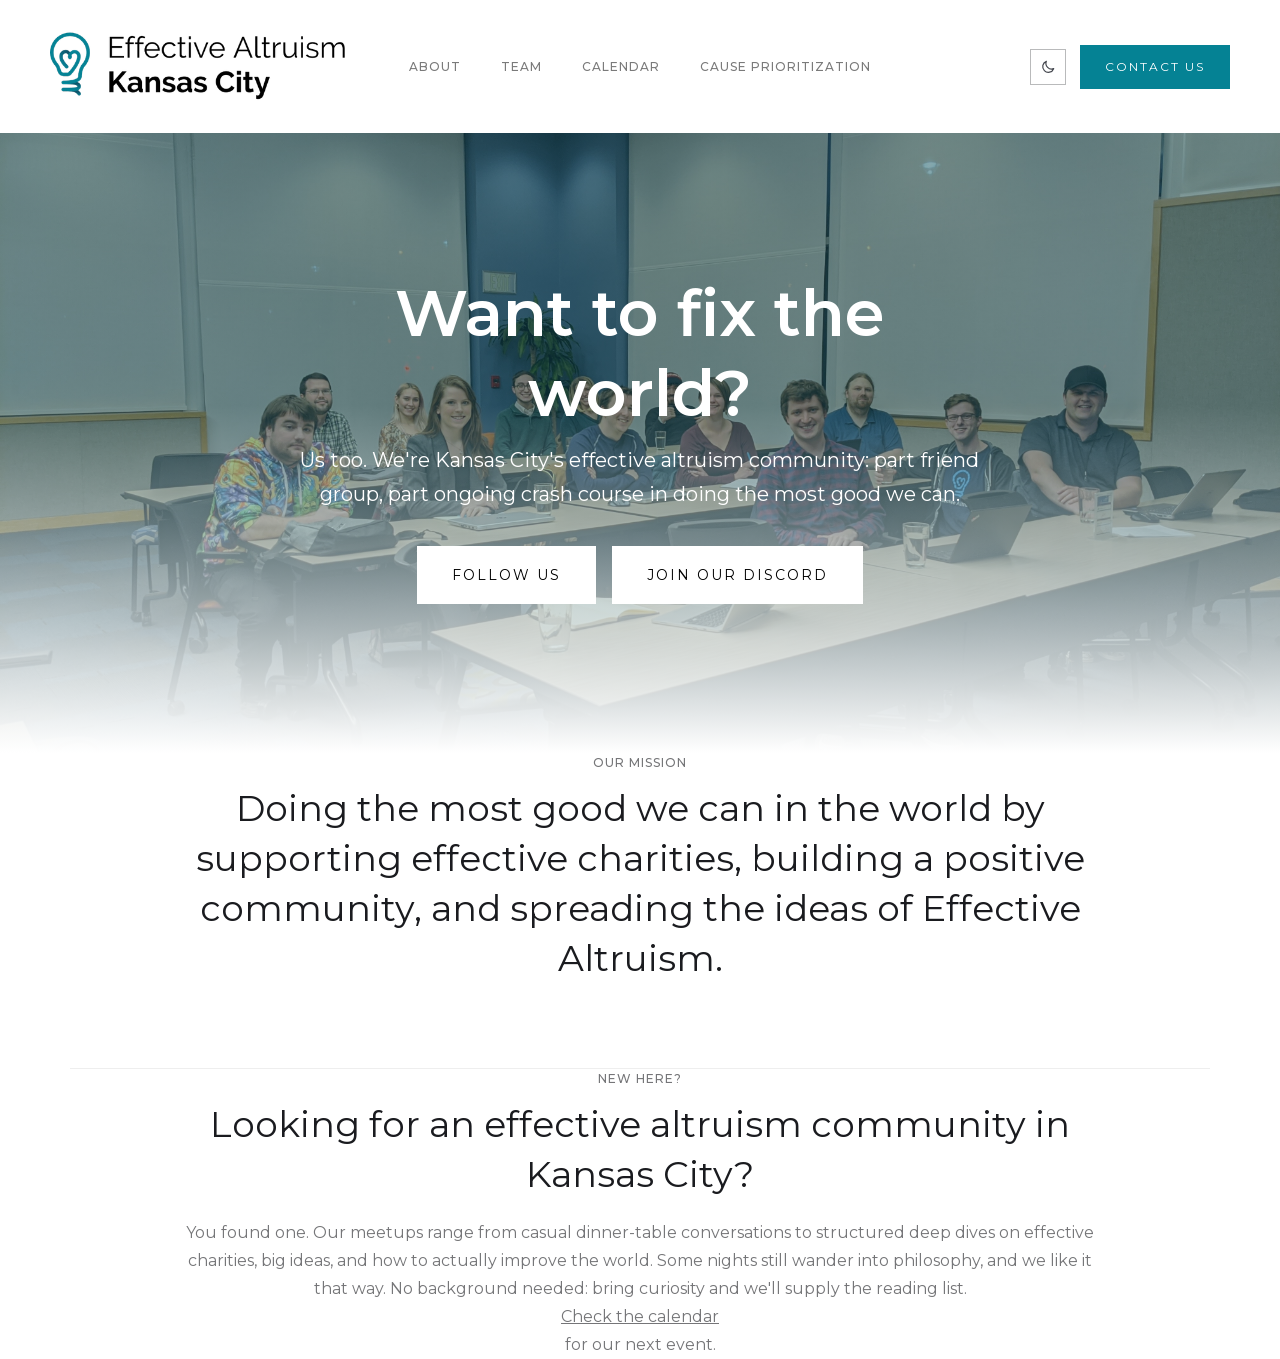
==== commit 0a099770: "Rebalance site copy toward community and doing the most good" ====
--- a/index.html
+++ b/index.html
@@ -4,13 +4,13 @@
 <html data-wf-page="5efc24c0192ece7bf5b086d4" data-wf-site="5efc24bf9747b84440709797">
 <head>
   <meta charset="utf-8">
-  <title>Effective Altruism Kansas City | Philosophy Discussion Group</title>
-  <meta content="Effective Altruism Kansas City (EA KC) is a philosophy and ethics discussion group in the KC metro. Join us to talk big ideas and do the most good we can." name="description">
-  <meta content="Effective Altruism Kansas City | Philosophy Discussion Group" property="og:title">
-  <meta content="Effective Altruism Kansas City (EA KC) is a philosophy and ethics discussion group in the KC metro. Join us to talk big ideas and do the most good we can." property="og:description">
+  <title>Effective Altruism Kansas City | Doing the Most Good, Together</title>
+  <meta content="Effective Altruism Kansas City (EA KC) is a friendly KC-metro community learning how to do the most good. Join us for meetups, socials, and big ideas." name="description">
+  <meta content="Effective Altruism Kansas City | Doing the Most Good, Together" property="og:title">
+  <meta content="Effective Altruism Kansas City (EA KC) is a friendly KC-metro community learning how to do the most good. Join us for meetups, socials, and big ideas." property="og:description">
   <meta content="https://www.eakansascity.org/images/eakc_group.jpg" property="og:image">
-  <meta content="Effective Altruism Kansas City | Philosophy Discussion Group" property="twitter:title">
-  <meta content="Effective Altruism Kansas City (EA KC) is a philosophy and ethics discussion group in the KC metro. Join us to talk big ideas and do the most good we can." property="twitter:description">
+  <meta content="Effective Altruism Kansas City | Doing the Most Good, Together" property="twitter:title">
+  <meta content="Effective Altruism Kansas City (EA KC) is a friendly KC-metro community learning how to do the most good. Join us for meetups, socials, and big ideas." property="twitter:description">
   <meta content="https://www.eakansascity.org/images/eakc_group.jpg" property="twitter:image">
   <meta property="og:type" content="website">
   <meta content="summary_large_image" name="twitter:card">
@@ -37,7 +37,7 @@
     "logo": "https://www.eakansascity.org/images/eakclogosmall.png",
     "image": "https://www.eakansascity.org/images/eakc_group.jpg",
     "email": "info@eakansascity.org",
-    "description": "A philosophy and ethics discussion group in Kansas City focused on effective altruism: using evidence and careful reasoning to do the most good.",
+    "description": "A Kansas City community for learning how to do the most good, using evidence and careful reasoning.",
     "areaServed": {
       "@type": "City",
       "name": "Kansas City",
@@ -76,7 +76,7 @@
         <div class="intro-content cc-homepage">
           <div class="intro-text">
             <h1 class="heading-jumbo">Want to fix the world?</h1>
-            <div class="paragraph-bigger cc-bigger-white-light">Us too. We&#x27;re Kansas City&#x27;s effective altruism community: part philosophy discussion group, part launchpad for doing the most good we can.<br></div>
+            <div class="paragraph-bigger cc-bigger-white-light">Us too. We&#x27;re Kansas City&#x27;s effective altruism community: part friend group, part ongoing crash course in doing the most good we can.<br></div>
           </div>
           <div class="hero-buttons">
             <a href="https://luma.com/kansascityeffectivealtruism" target="_blank" class="button cc-jumbo-button cc-jumbo-white w-inline-block">
@@ -97,8 +97,8 @@
       <div class="divider"></div>
       <div class="motto-wrap">
         <div class="label cc-light">New here?</div>
-        <h2 class="section-heading">Looking for a philosophy discussion group in Kansas City?</h2>
-        <p class="paragraph-light" style="margin-top: 16px;">You found one. Our meetups range from casual dinner-table debates to structured discussions of ethics, rationality, and how to actually improve the world. No philosophy background needed. Bring curiosity and we&#x27;ll supply the reading list. <a href="calendar.html">Check the calendar</a> for our next event.</p>
+        <h2 class="section-heading">Looking for an effective altruism community in Kansas City?</h2>
+        <p class="paragraph-light" style="margin-top: 16px;">You found one. Our meetups range from casual dinner-table conversations to structured deep dives on effective charities, big ideas, and how to actually improve the world. Some nights still wander into philosophy, and we like it that way. No background needed: bring curiosity and we&#x27;ll supply the reading list. <a href="calendar.html">Check the calendar</a> for our next event.</p>
       </div>
     </div>
   </div>
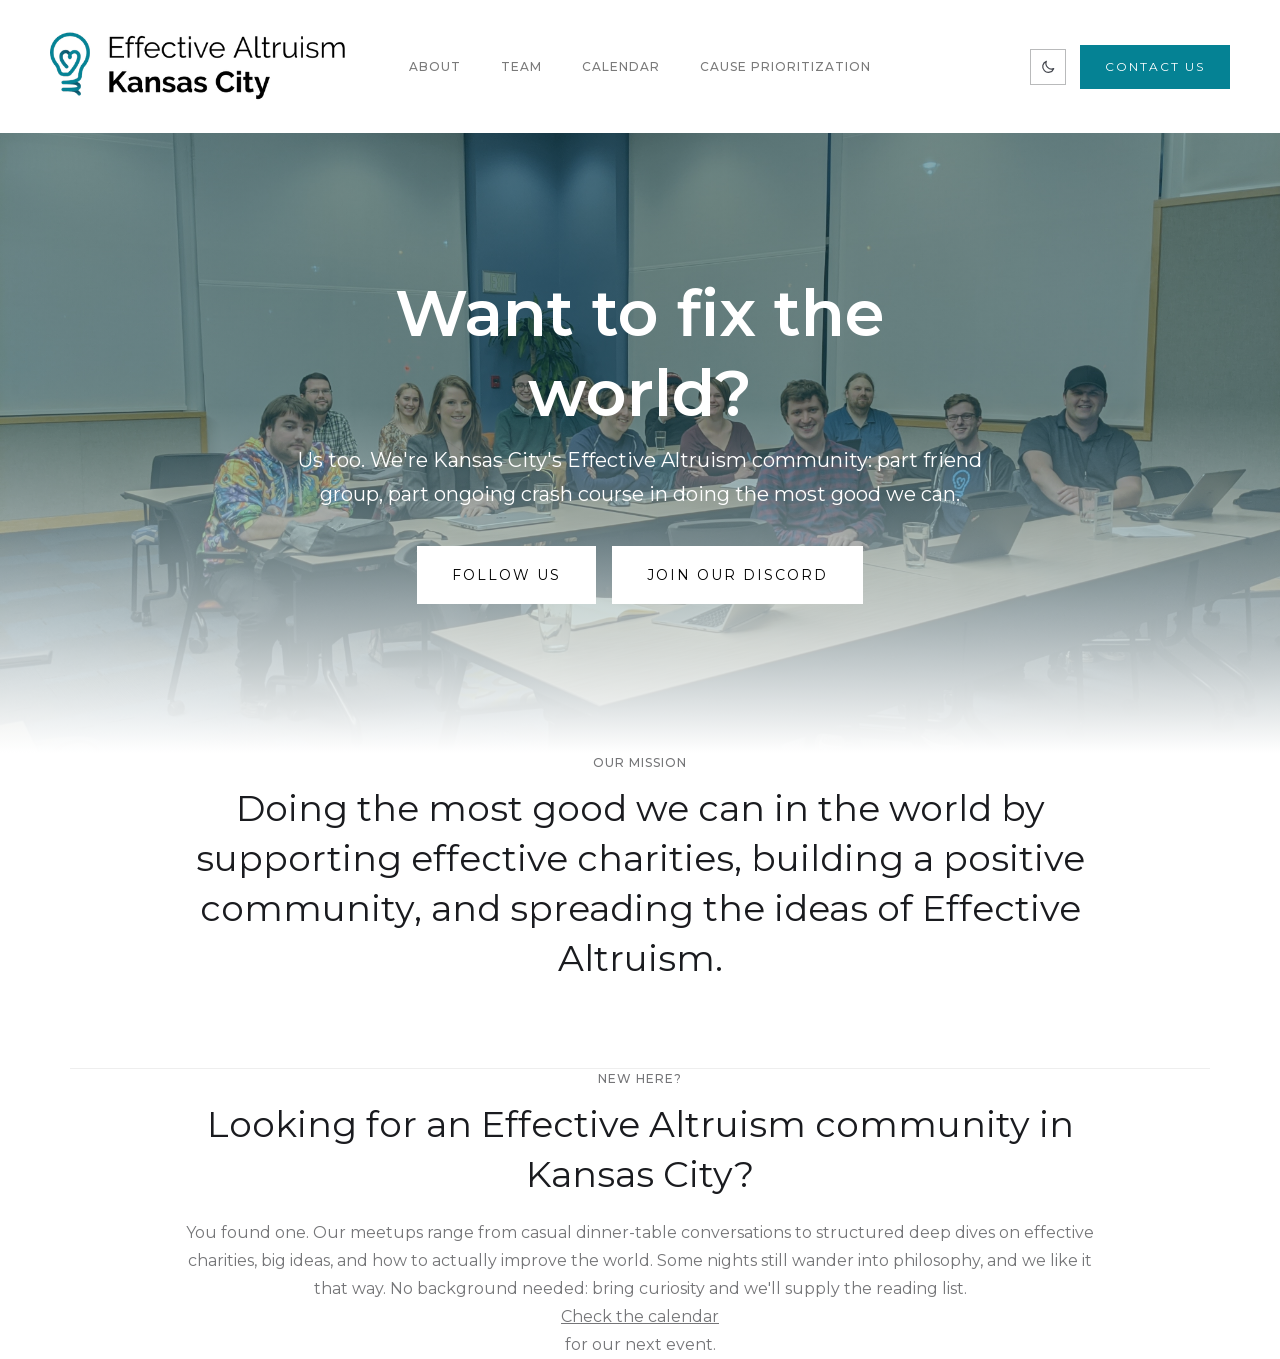
==== commit d5d09208: "Capitalize Effective Altruism throughout" ====
--- a/index.html
+++ b/index.html
@@ -76,7 +76,7 @@
         <div class="intro-content cc-homepage">
           <div class="intro-text">
             <h1 class="heading-jumbo">Want to fix the world?</h1>
-            <div class="paragraph-bigger cc-bigger-white-light">Us too. We&#x27;re Kansas City&#x27;s effective altruism community: part friend group, part ongoing crash course in doing the most good we can.<br></div>
+            <div class="paragraph-bigger cc-bigger-white-light">Us too. We&#x27;re Kansas City&#x27;s Effective Altruism community: part friend group, part ongoing crash course in doing the most good we can.<br></div>
           </div>
           <div class="hero-buttons">
             <a href="https://luma.com/kansascityeffectivealtruism" target="_blank" class="button cc-jumbo-button cc-jumbo-white w-inline-block">
@@ -97,7 +97,7 @@
       <div class="divider"></div>
       <div class="motto-wrap">
         <div class="label cc-light">New here?</div>
-        <h2 class="section-heading">Looking for an effective altruism community in Kansas City?</h2>
+        <h2 class="section-heading">Looking for an Effective Altruism community in Kansas City?</h2>
         <p class="paragraph-light" style="margin-top: 16px;">You found one. Our meetups range from casual dinner-table conversations to structured deep dives on effective charities, big ideas, and how to actually improve the world. Some nights still wander into philosophy, and we like it that way. No background needed: bring curiosity and we&#x27;ll supply the reading list. <a href="calendar.html">Check the calendar</a> for our next event.</p>
       </div>
     </div>
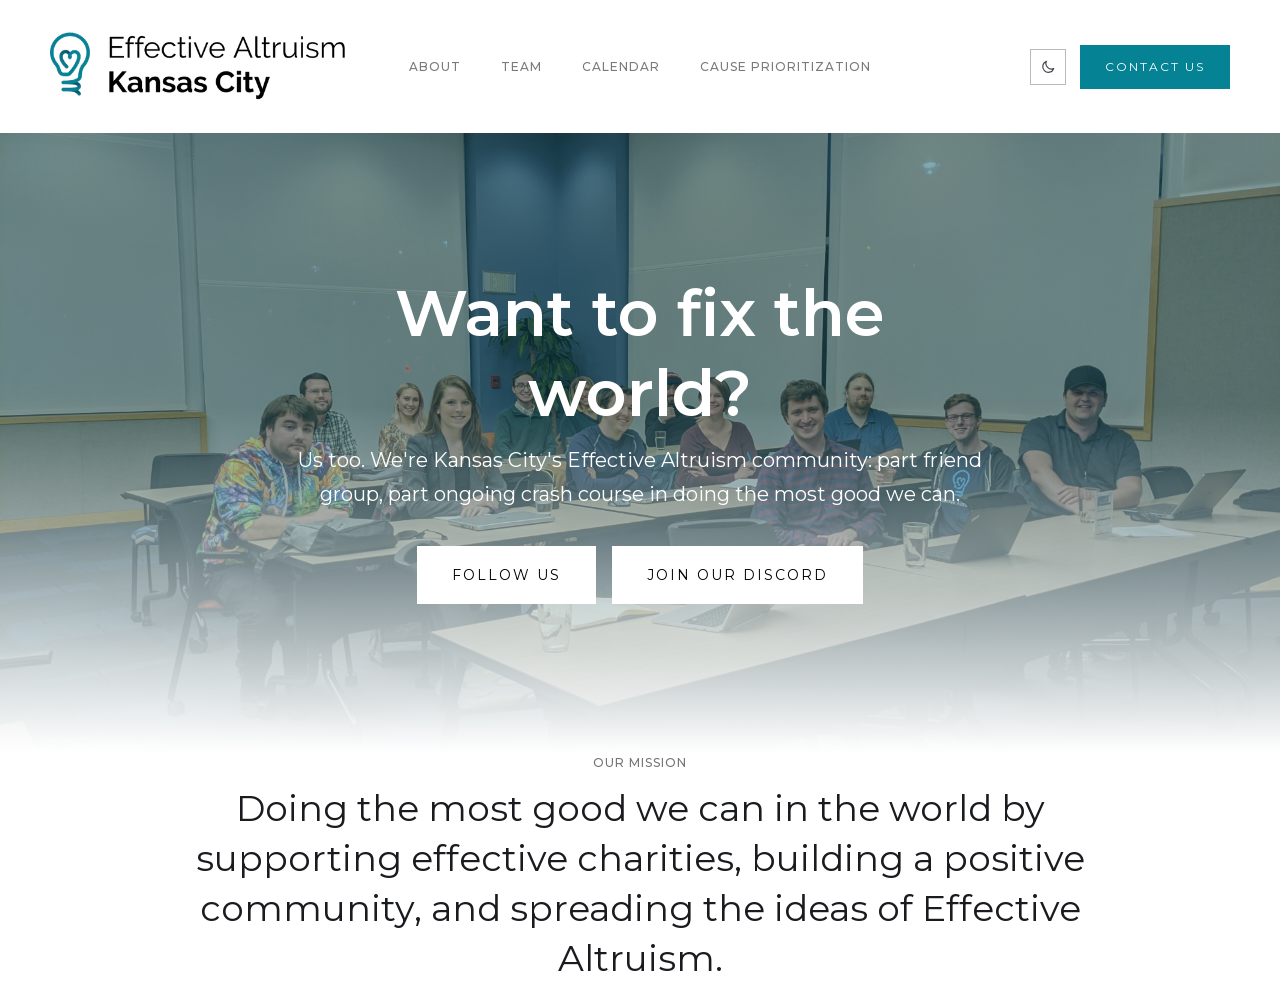
==== commit 3af68e55: "Remove the New here section from the homepage" ====
--- a/index.html
+++ b/index.html
@@ -94,12 +94,6 @@
         <div class="label cc-light">OUR MISSION</div>
         <div class="heading-jumbo-small">Doing the most good we can in the world by supporting effective charities, building a positive community, and spreading the ideas of Effective Altruism.<br></div>
       </div>
-      <div class="divider"></div>
-      <div class="motto-wrap">
-        <div class="label cc-light">New here?</div>
-        <h2 class="section-heading">Looking for an Effective Altruism community in Kansas City?</h2>
-        <p class="paragraph-light" style="margin-top: 16px;">You found one. Our meetups range from casual dinner-table conversations to structured deep dives on effective charities, big ideas, and how to actually improve the world. Some nights still wander into philosophy, and we like it that way. No background needed: bring curiosity and we&#x27;ll supply the reading list. <a href="calendar.html">Check the calendar</a> for our next event.</p>
-      </div>
     </div>
   </div>
   <script src="js/jquery-3.4.1.min.js" type="text/javascript" integrity="sha256-CSXorXvZcTkaix6Yvo6HppcZGetbYMGWSFlBw8HfCJo="></script>
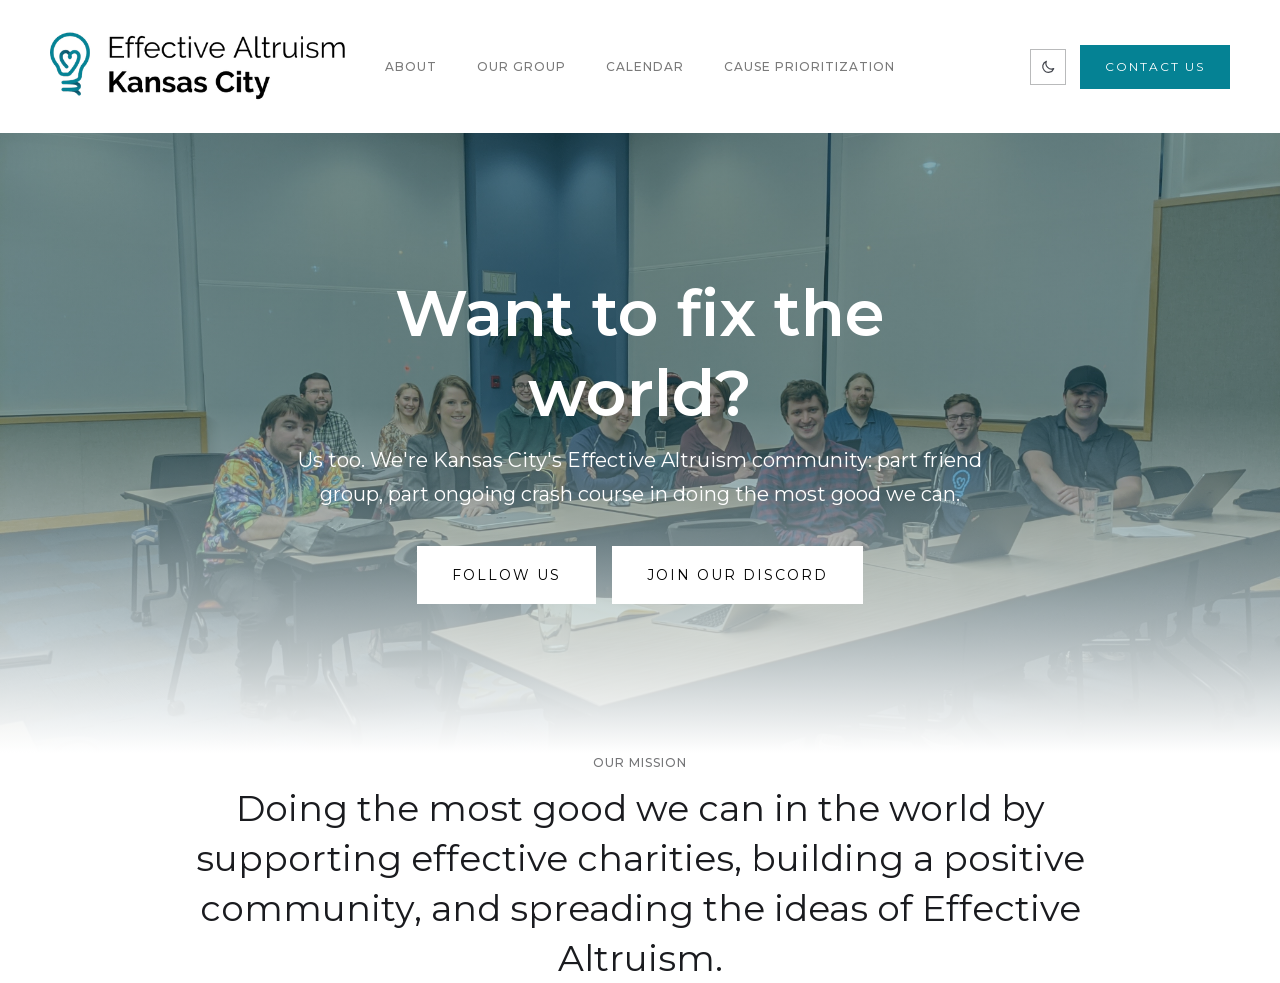
==== commit 828ea3c4: "Rename the team tab to Our group and rewrite the group intro" ====
--- a/index.html
+++ b/index.html
@@ -56,7 +56,7 @@
   <div data-collapse="medium" data-animation="default" data-duration="400" role="banner" class="navigation w-nav">
     <div class="navigation-wrap"><a aria-current='page' class='logo-link w-nav-brand w--current' href='index.html'><img src="images/eakclogosmall.png" width="300" srcset="images/eakclogosmall-p-500.png 500w, images/eakclogosmall-p-800.png 800w, images/eakclogosmall-p-1080.png 1080w, images/eakclogosmall-p-1600.png 1600w, images/eakclogosmall.png 1843w" sizes="(max-width: 479px) 205px, (max-width: 991px) 240px, 300px" alt="Effective Altruism Kansas City logo" class="logo-image"></a>
       <div class="menu">
-        <nav role="navigation" class="navigation-items w-nav-menu"><a href="about.html" class="navigation-item w-nav-link">About</a><a href="team.html" class="navigation-item w-nav-link">team</a><a href="calendar.html" class="navigation-item w-nav-link">Calendar</a><a href="cause-prioritization.html" class="navigation-item w-nav-link">Cause Prioritization</a></nav>
+        <nav role="navigation" class="navigation-items w-nav-menu"><a href="about.html" class="navigation-item w-nav-link">About</a><a href="team.html" class="navigation-item w-nav-link">Our group</a><a href="calendar.html" class="navigation-item w-nav-link">Calendar</a><a href="cause-prioritization.html" class="navigation-item w-nav-link">Cause Prioritization</a></nav>
         <div class="menu-button w-nav-button"><img src="images/menu-icon_1menu-icon.png" width="22" alt="" class="menu-icon"></div>
       </div>
       <div class="nav-actions">
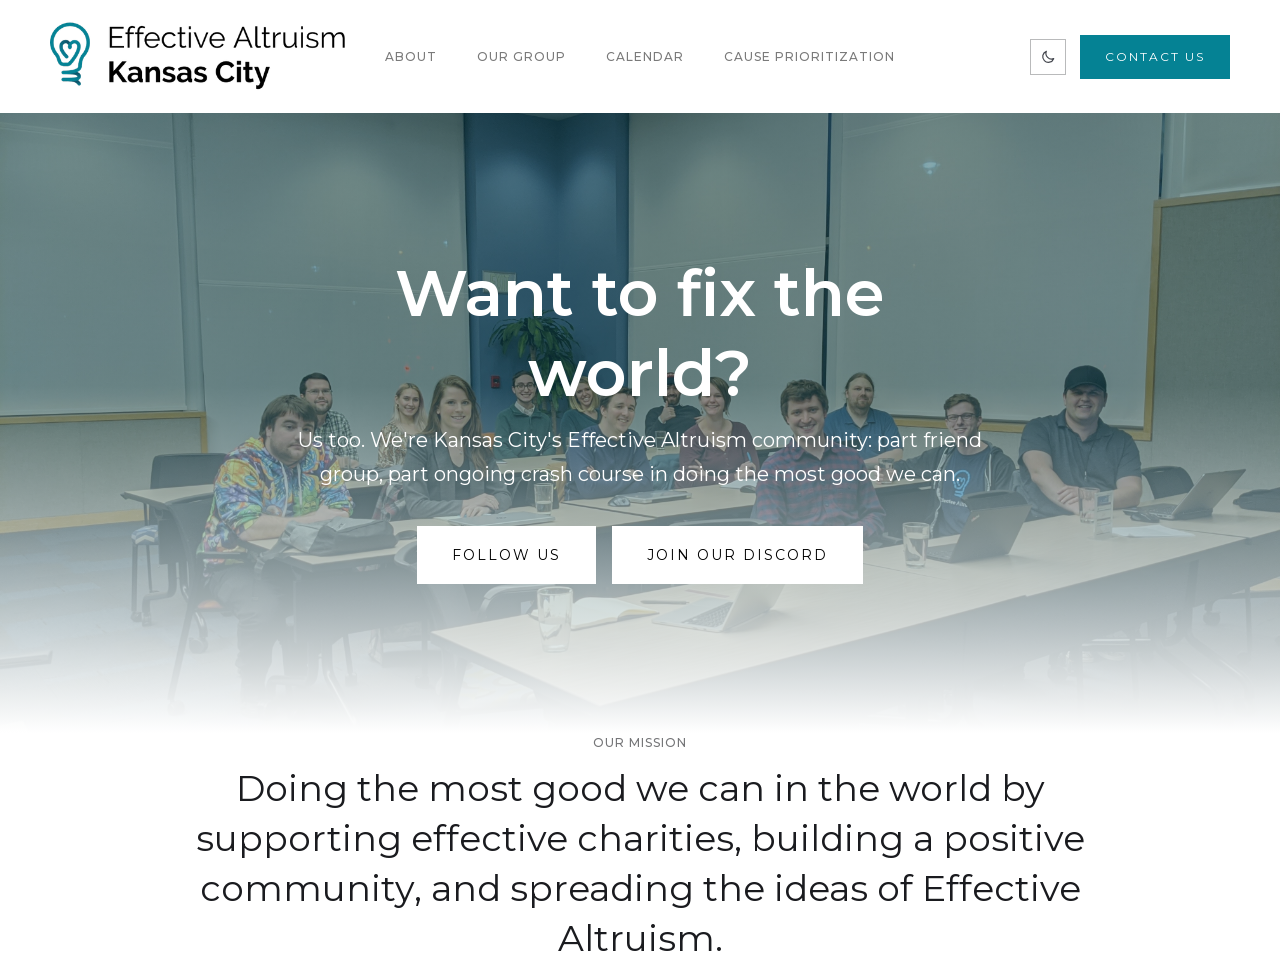
==== commit cce33b10: "Fit Our group on shorter screens and replace the Webflow favicon" ====
--- a/index.html
+++ b/index.html
@@ -21,7 +21,7 @@
   <link href="css/effective-altruism-kansas-city.webflow.css" rel="stylesheet" type="text/css">
   <link href="css/fonts.css" rel="stylesheet" type="text/css">
   <meta name="theme-color" id="meta-theme" content="#ffffff">
-  <link href="css/theme.css?v=3" rel="stylesheet" type="text/css">
+  <link href="css/theme.css?v=5" rel="stylesheet" type="text/css">
   <script type="text/javascript">(function(){var t=null;try{t=localStorage.getItem('eakc-theme')}catch(e){}if(t!=='dark'&&t!=='light')t=matchMedia('(prefers-color-scheme: dark)').matches?'dark':'light';document.documentElement.setAttribute('data-theme',t)})();</script>
   <script type="text/javascript">!function(o,c){var n=c.documentElement,t=" w-mod-";n.className+=t+"js",("ontouchstart"in o||o.DocumentTouch&&c instanceof DocumentTouch)&&(n.className+=t+"touch")}(window,document);</script>
   <link href="https://www.eakansascity.org/" rel="canonical">
@@ -49,14 +49,15 @@
     ]
   }
   </script>
-  <link href="images/favicon.ico" rel="shortcut icon" type="image/x-icon">
-  <link href="images/webclip.png" rel="apple-touch-icon">
+  <link href="images/favicon.ico?v=2" rel="icon" type="image/x-icon">
+  <link href="images/favicon-192.png" rel="icon" type="image/png" sizes="192x192">
+  <link href="images/webclip.png?v=2" rel="apple-touch-icon">
 </head>
 <body>
   <div data-collapse="medium" data-animation="default" data-duration="400" role="banner" class="navigation w-nav">
-    <div class="navigation-wrap"><a aria-current='page' class='logo-link w-nav-brand w--current' href='index.html'><img src="images/eakclogosmall.png" width="300" srcset="images/eakclogosmall-p-500.png 500w, images/eakclogosmall-p-800.png 800w, images/eakclogosmall-p-1080.png 1080w, images/eakclogosmall-p-1600.png 1600w, images/eakclogosmall.png 1843w" sizes="(max-width: 479px) 205px, (max-width: 991px) 240px, 300px" alt="Effective Altruism Kansas City logo" class="logo-image"></a>
+    <div class="navigation-wrap"><a aria-current='page' class='logo-link w-nav-brand w--current' href='/'><img src="images/eakclogosmall.png" width="300" srcset="images/eakclogosmall-p-500.png 500w, images/eakclogosmall-p-800.png 800w, images/eakclogosmall-p-1080.png 1080w, images/eakclogosmall-p-1600.png 1600w, images/eakclogosmall.png 1843w" sizes="(max-width: 479px) 205px, (max-width: 991px) 240px, 300px" alt="Effective Altruism Kansas City logo" class="logo-image"></a>
       <div class="menu">
-        <nav role="navigation" class="navigation-items w-nav-menu"><a href="about.html" class="navigation-item w-nav-link">About</a><a href="team.html" class="navigation-item w-nav-link">Our group</a><a href="calendar.html" class="navigation-item w-nav-link">Calendar</a><a href="cause-prioritization.html" class="navigation-item w-nav-link">Cause Prioritization</a></nav>
+        <nav role="navigation" class="navigation-items w-nav-menu"><a href="/about" class="navigation-item w-nav-link">About</a><a href="/our-group" class="navigation-item w-nav-link">Our group</a><a href="/calendar" class="navigation-item w-nav-link">Calendar</a><a href="/cause-prioritization" class="navigation-item w-nav-link">Cause Prioritization</a></nav>
         <div class="menu-button w-nav-button"><img src="images/menu-icon_1menu-icon.png" width="22" alt="" class="menu-icon"></div>
       </div>
       <div class="nav-actions">
--- a/css/theme.css
+++ b/css/theme.css
@@ -44,6 +44,18 @@
 .theme-toggle{position:relative}
 .theme-toggle::after{content:"";position:absolute;inset:-5px}
 
+/* About and Our group should fit one screen without scrolling: the export
+   framed them with 80px top / 120px + 80px bottom margins of empty space,
+   plus a tall nav and generous heading margins */
+.home-content-wrap{margin-top:0;margin-bottom:32px}
+.about-grid{margin-bottom:24px}
+.home-section-wrap{margin-bottom:10px}
+.home-section-wrap .label{margin-bottom:4px}
+.section-heading{margin-top:4px;margin-bottom:10px}
+@media (min-width: 992px){
+.navigation{padding-top:20px;padding-bottom:20px}
+}
+
 /* hero CTAs: side by side on wide screens, equal-width stack on phones.
    Replaces the inline flex styles that let the two buttons render at
    mismatched natural widths when they wrapped. */
@@ -65,9 +77,7 @@
 }
 
 @media (max-width: 767px){
-/* the export's 80-120px section gaps read as dead space on a phone */
-.home-content-wrap{margin-top:32px;margin-bottom:64px}
-.about-grid{grid-row-gap:32px;margin-bottom:48px}
+.about-grid{grid-row-gap:32px}
 .motto-wrap{margin-bottom:60px}
 /* a fixed 620px hero clips once text wraps; let content set the height */
 .intro-header{height:auto;min-height:540px}
